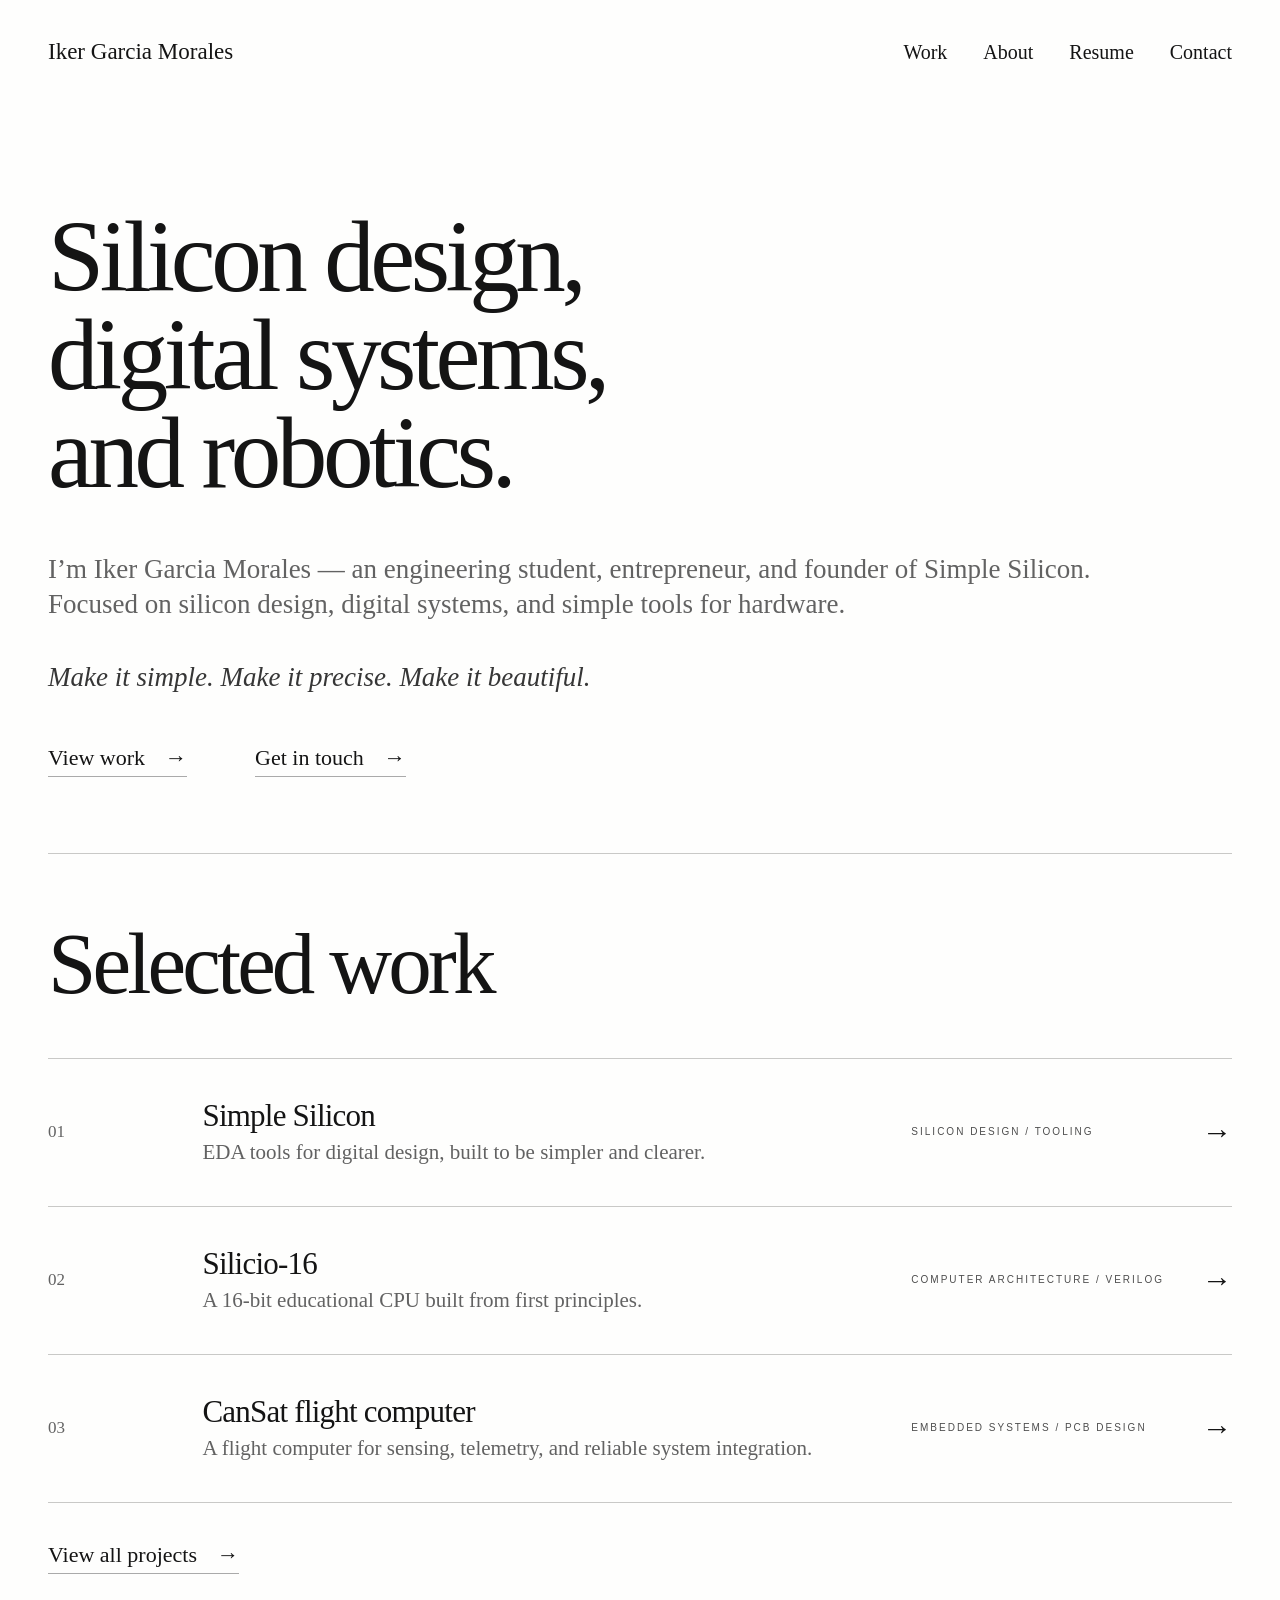
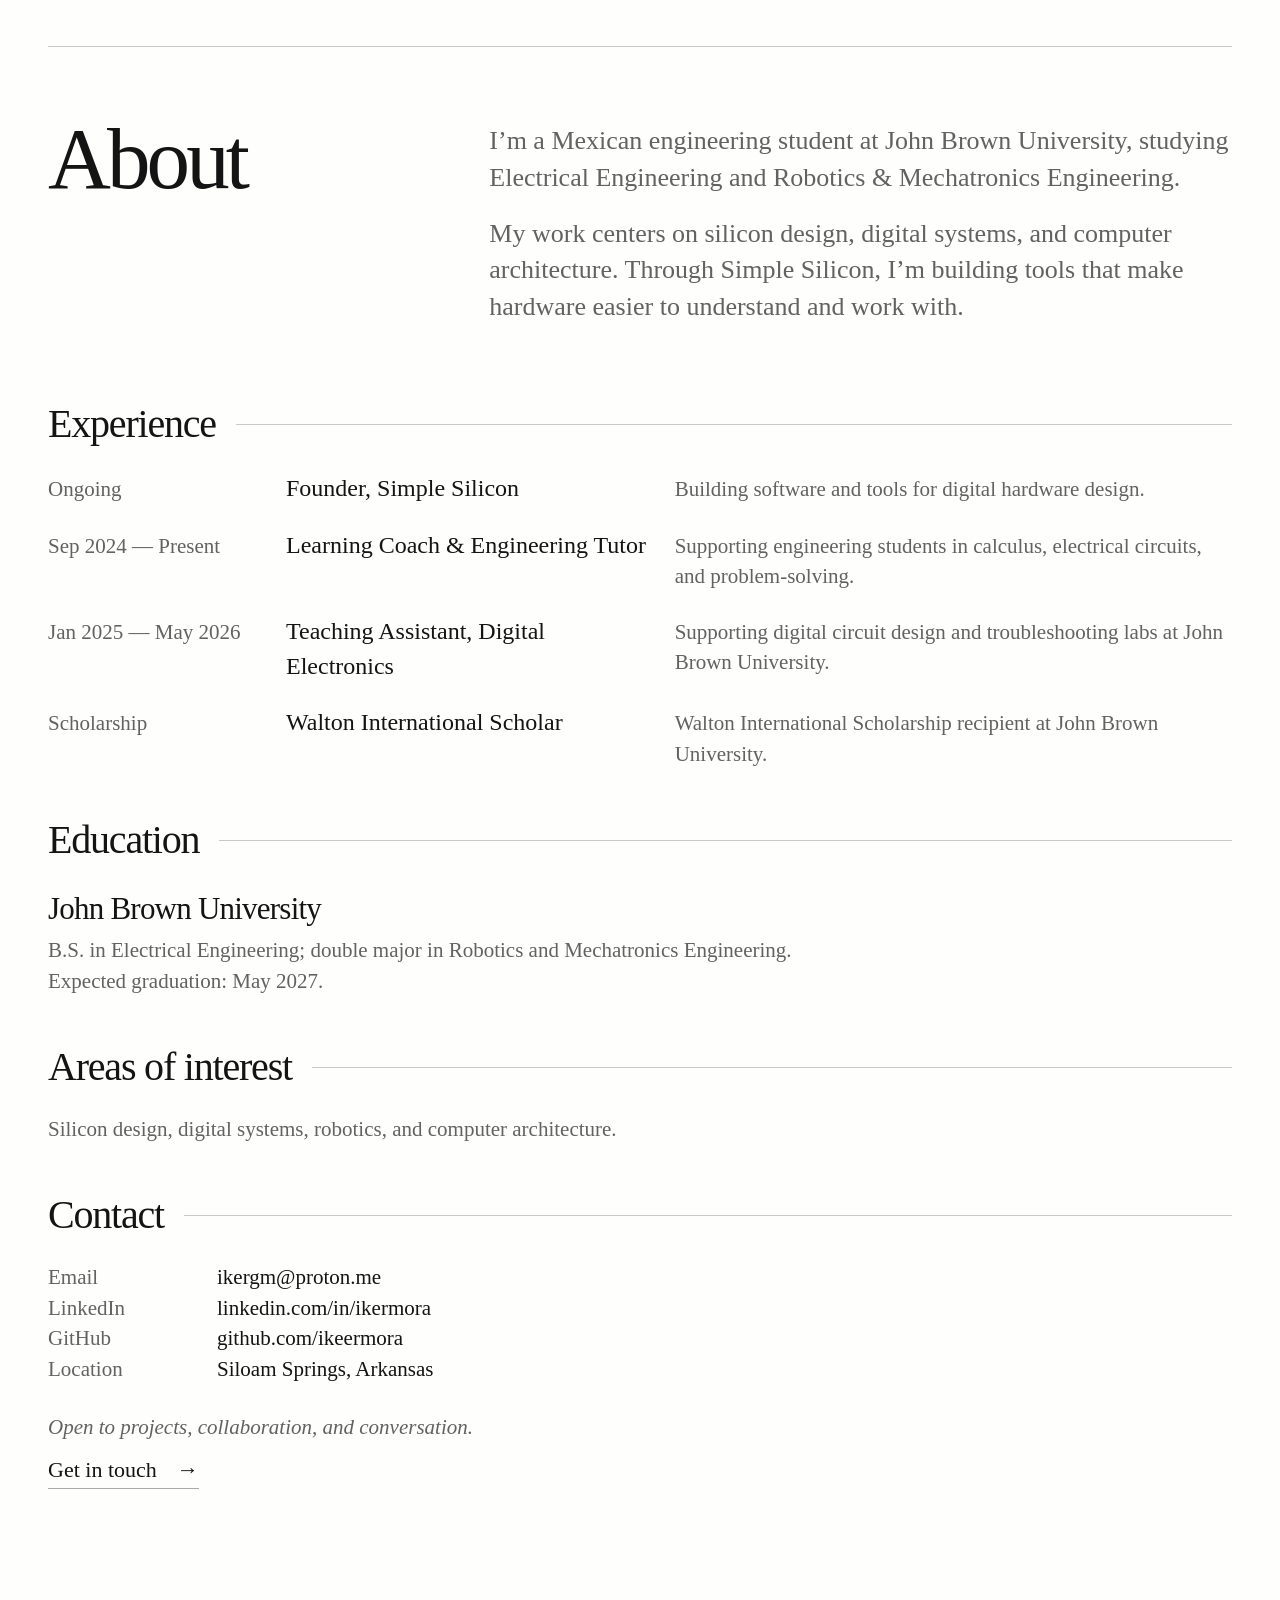
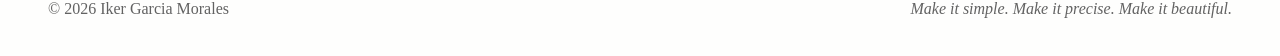
==== index.html @ 311fda61 "Portada update" ====
<!DOCTYPE html>

<html lang="en"><head>
<meta charset="utf-8"/><meta content="width=device-width, initial-scale=1" name="viewport"/>
<title>Silicon design, digital systems, and robotics | Iker Garcia Morales</title>
<meta content="Iker Garcia Morales is an engineering student, entrepreneur, and founder of Simple Silicon. Selected work in silicon design, digital systems, and robotics." name="description"/>
<link href="https://ikermora.com/" rel="canonical"/>
<meta content="website" property="og:type"/><meta content="Silicon design, digital systems, and robotics | Iker Garcia Morales" property="og:title"/>
<meta content="Iker Garcia Morales is an engineering student, entrepreneur, and founder of Simple Silicon. Selected work in silicon design, digital systems, and robotics." property="og:description"/><meta content="https://ikermora.com/" property="og:url"/>
<meta content="https://ikermora.com/assets/social-preview.png" property="og:image"/><meta content="Silicon design, digital systems, and robotics. Iker Garcia Morales." property="og:image:alt"/>
<meta content="summary_large_image" name="twitter:card"/>
<link href="assets/favicon-wafer.png" rel="icon" type="image/png"/><link href="assets/favicon-wafer.png" rel="apple-touch-icon"/>
<link href="styles.css?v=50" rel="stylesheet"/>
<script defer="" src="analytics-config.js?v=1"></script><script defer="" src="analytics.js?v=1"></script>
</head><body>
<a class="skip-link" href="#main">Skip to content</a>
<header class="site-header shell"><a class="brand" href="./">Iker Garcia Morales</a><nav aria-label="Primary navigation"><a href="#work">Work</a><a href="#about">About</a><a aria-label="Resume (PDF, opens in a new tab)" href="files/Iker%27s%20Resume.pdf" rel="noopener" target="_blank">Resume</a><a href="#contact">Contact</a></nav></header>
<main class="shell" id="main"><section aria-labelledby="hero-title" class="hero"><h1 id="hero-title">Silicon design,<br/>digital systems,<br/>and robotics.</h1><p class="hero-intro">I’m Iker Garcia Morales — an engineering student, entrepreneur, and founder of Simple Silicon.<br class="desktop-break"/> Focused on silicon design, digital systems, and simple tools for hardware.</p><p class="principle">Make it simple. Make it precise. Make it beautiful.</p><div class="hero-actions"><a class="text-link" href="#work">View work <span aria-hidden="true">→</span></a><a class="text-link" href="#contact">Get in touch <span aria-hidden="true">→</span></a></div></section>
<section class="work-section" id="work"><h2 class="display-heading">Selected work</h2><div class="project-index"><a class="project-row" href="projects/simple-silicon.html"><span class="project-number">01</span><div class="project-label"><h3>Simple Silicon</h3><p>EDA tools for digital design, built to be simpler and clearer.</p></div><span class="project-meta">Silicon design / Tooling</span><span aria-hidden="true" class="row-arrow">→</span></a><a class="project-row" href="projects/silicio-16.html"><span class="project-number">02</span><div class="project-label"><h3>Silicio-16</h3><p>A 16-bit educational CPU built from first principles.</p></div><span class="project-meta">Computer architecture / Verilog</span><span aria-hidden="true" class="row-arrow">→</span></a><a class="project-row" href="projects/cansat-flight-computer.html"><span class="project-number">03</span><div class="project-label"><h3>CanSat flight computer</h3><p>A flight computer for sensing, telemetry, and reliable system integration.</p></div><span class="project-meta">Embedded systems / PCB design</span><span aria-hidden="true" class="row-arrow">→</span></a></div><a class="text-link" href="projects/index.html">View all projects <span aria-hidden="true">→</span></a></section>
<section class="about-section" id="about"><h2 class="display-heading">About</h2><div class="about-copy"><p>I’m a Mexican engineering student at John Brown University, studying Electrical Engineering and Robotics &amp; Mechatronics Engineering.</p><p>My work centers on silicon design, digital systems, and computer architecture. Through Simple Silicon, I’m building tools that make hardware easier to understand and work with.</p></div></section>
<section aria-labelledby="experience-title" class="document-section"><h2 class="rule-heading" id="experience-title">Experience</h2><div class="experience-list">
<div class="experience-row"><p class="date">Ongoing</p><h3>Founder, Simple Silicon</h3><p>Building software and tools for digital hardware design.</p></div>
<div class="experience-row"><p class="date">Sep 2024 — Present</p><h3>Learning Coach &amp; Engineering Tutor</h3><p>Supporting engineering students in calculus, electrical circuits, and problem-solving.</p></div>
<div class="experience-row"><p class="date">Jan 2025 — May 2026</p><h3>Teaching Assistant, Digital Electronics</h3><p>Supporting digital circuit design and troubleshooting labs at John Brown University.</p></div>
<div class="experience-row"><p class="date">Scholarship</p><h3>Walton International Scholar</h3><p>Walton International Scholarship recipient at John Brown University.</p></div></div></section>
<section aria-labelledby="education-title" class="document-section"><h2 class="rule-heading" id="education-title">Education</h2><h3>John Brown University</h3><p>B.S. in Electrical Engineering; double major in Robotics and Mechatronics Engineering.<br/>Expected graduation: May 2027.</p></section>
<section aria-labelledby="interests-title" class="document-section"><h2 class="rule-heading" id="interests-title">Areas of interest</h2><p>Silicon design, digital systems, robotics, and computer architecture.</p></section>
<section class="document-section contact-section" id="contact"><h2 class="rule-heading">Contact</h2><dl class="contact-list"><div><dt>Email</dt><dd><a href="mailto:ikergm@proton.me">ikergm@proton.me</a></dd></div><div><dt>LinkedIn</dt><dd><a href="https://www.linkedin.com/in/ikermora/">linkedin.com/in/ikermora</a></dd></div><div><dt>GitHub</dt><dd><a href="https://github.com/ikeermora">github.com/ikeermora</a></dd></div><div><dt>Location</dt><dd>Siloam Springs, Arkansas</dd></div></dl><p class="availability">Open to projects, collaboration, and conversation.</p><a class="text-link" href="mailto:ikergm@proton.me">Get in touch <span aria-hidden="true">→</span></a></section></main>
<footer class="site-footer shell"><span>© 2026 Iker Garcia Morales</span><a href="./">Make it simple. Make it precise. Make it beautiful.</a></footer>
</body></html>
---- styles.css ----
/* A quiet document: one serif, a neutral palette, and a consistent ruled grid. */
:root{color-scheme:light;--paper:#fefefd;--ink:#141414;--muted:#626262;--rule:#c9c9c7;--serif:"Times New Roman",Times,serif;--gutter:48px}
*{box-sizing:border-box}html{scroll-behavior:smooth;scroll-padding-top:32px}body{margin:0;background:var(--paper);color:var(--ink);font-family:var(--serif);font-size:21px;line-height:1.45;-webkit-font-smoothing:antialiased}a{color:inherit;text-decoration:none}a:hover{color:#555}button,input{font:inherit}button,a,input,summary{-webkit-tap-highlight-color:transparent}a:focus-visible,button:focus-visible,input:focus-visible,summary:focus-visible{outline:2px solid var(--ink);outline-offset:6px}::selection{background:#dededb;color:#111}.shell{width:100%;max-width:1536px;margin-inline:auto;padding-inline:var(--gutter)}h1,h2,h3,h4,p,figure,dl{margin:0}h1,h2,h3,h4,strong{font-weight:400}p{color:var(--muted)}p+p{margin-top:20px}img{display:block;max-width:100%;height:auto}button,summary{cursor:pointer}button{background:transparent;border:1px solid var(--rule);color:var(--ink);padding:9px 17px}button:hover{background:#f0f0ed}button:disabled{opacity:.45;cursor:default}.skip-link{position:fixed;top:12px;left:20px;z-index:10;background:var(--paper);padding:10px;transform:translateY(-160%)}.skip-link:focus{transform:none}
.site-header{display:flex;align-items:center;justify-content:space-between;gap:32px;min-height:104px}.brand{font-size:23px;white-space:nowrap}.site-header nav{display:flex;gap:36px;font-size:20px}.site-header nav a{position:relative;padding-block:5px}.site-header nav a:after{content:"";position:absolute;inset:auto 0 2px;height:1px;background:currentColor;transform:scaleX(0);transform-origin:left;transition:transform .18s}.site-header nav a:hover:after,.site-header nav a:focus-visible:after{transform:scaleX(1)}
.hero{padding-block:104px 76px;border-bottom:1px solid var(--rule)}.hero h1{font-size:clamp(66px,7.9vw,120px);line-height:.97;letter-spacing:-.044em;margin-bottom:50px}.hero-intro{font-size:27px;line-height:1.3;max-width:1130px}.principle{font-style:italic;font-size:27px;color:#363636;margin-top:36px}.hero-actions{display:flex;flex-wrap:wrap;gap:30px 68px;margin-top:46px}.text-link{display:inline-flex;align-items:baseline;gap:20px;border-bottom:1px solid #aaa;padding-bottom:4px;font-size:22px;line-height:1.3}.text-link span,.row-arrow{display:inline-block;transition:transform .18s}.text-link:hover span,.project-row:hover .row-arrow{transform:translateX(4px)}
.work-section{padding-top:64px;padding-bottom:72px;border-bottom:1px solid var(--rule)}.display-heading{font-size:clamp(58px,6.8vw,100px);line-height:1.05;letter-spacing:-.045em;margin-bottom:48px}.project-index{border-top:1px solid var(--rule)}.project-row{display:grid;grid-template-columns: minmax(66px,.65fr) minmax(0,3.5fr) minmax(200px,1.35fr) 30px;align-items:center;column-gap:28px;min-height:148px;border-bottom:1px solid var(--rule);padding:30px 0;transition:background .18s}.project-row:hover{background:#f7f7f4;color:var(--ink)}.project-number{font-size:17px;color:var(--muted);font-variant-numeric:tabular-nums}.project-label h3{font-size:31px;letter-spacing:-.025em;line-height:1.2}.project-label p{font-size:21px;line-height:1.35;margin-top:4px}.project-meta{font-family:Arial,Helvetica,sans-serif;font-size:10px;line-height:1.6;letter-spacing:2px;text-transform:uppercase;color:#4e4e4e}.row-arrow{font-size:30px;text-align:right}.work-section>.text-link{margin-top:38px}.about-section{display:grid;grid-template-columns:1fr 2fr;gap:70px;padding-block:66px 76px}.about-copy{max-width:780px;padding-top:10px;font-size:26px;line-height:1.4}.document-section{margin-bottom:48px}.rule-heading{display:flex;align-items:center;gap:20px;font-size:40px;letter-spacing:-.03em;line-height:1.15;margin-bottom:24px}.rule-heading:after{content:"";height:1px;flex:1;background:var(--rule)}.experience-list{display:grid;gap:22px}.experience-row{display:grid;grid-template-columns:210px minmax(250px,1.1fr) minmax(0,1.7fr);gap:28px;align-items:baseline}.experience-row h3{font-size:24px}.experience-row p{font-size:21px}.document-section>h3{font-size:31px;letter-spacing:-.025em;margin-bottom:3px}.contact-list>div{display:grid;grid-template-columns:145px 1fr;gap:24px}.contact-list dt{color:var(--muted)}dd{margin:0}.contact-list a:hover{text-decoration:underline;text-underline-offset:4px}.availability{font-style:italic;margin:28px 0 12px}.contact-section{margin-bottom:80px}.site-footer{display:flex;justify-content:space-between;gap:24px;padding-top:28px;padding-bottom:36px;color:var(--muted);font-size:16px}.site-footer:before{display:none}.site-footer a{font-style:italic}.reading-width{max-width:780px}
/* Project and writing pages share the same document shell. */
.page-hero{padding-block:100px 58px}.page-hero h1{font-size:clamp(64px,7.5vw,112px);letter-spacing:-.045em;line-height:1.02;max-width:1100px}.page-hero .hero-intro{margin-top:26px;max-width:1000px}.eyebrow{font-family:Arial,Helvetica,sans-serif;font-size:11px;letter-spacing:2px;text-transform:uppercase;margin-bottom:24px}.project-links{display:flex;flex-wrap:wrap;gap:20px 40px;margin-top:30px}.project-byline{display:flex;flex-wrap:wrap;gap:36px 80px;margin-top:50px}.project-byline dt{font-size:17px;color:var(--muted);margin-bottom:5px}.lead-figure{margin-bottom:76px}.lead-figure img{width:100%;max-height:700px;object-fit:contain;background:#f3f3f0}.lead-figure:not(.product-figure) img{padding:24px}.lead-figure figcaption,figcaption{font-size:17px;color:var(--muted);margin-top:12px}.case-section{display:grid;grid-template-columns:1fr 2fr;gap:64px;padding-block:38px 48px;border-top:1px solid var(--rule)}.case-section>h2{font-size:37px;letter-spacing:-.025em;line-height:1.1}.case-section>div{min-width:0}.case-section p{max-width:820px}.case-section ul,.case-section ol{padding-left:24px;color:var(--muted)}.case-section li+li{margin-top:6px}details{border-bottom:1px solid var(--rule)}details:first-child{border-top:1px solid var(--rule)}summary{padding:18px 32px 18px 0;font-size:25px;position:relative;list-style:none}summary::-webkit-details-marker{display:none}summary:after{content:"+";position:absolute;right:4px;top:18px;color:var(--muted)}details[open]>summary:after{content:"−"}.detail-copy{padding:4px 0 30px}.detail-copy img{margin-top:24px;object-fit:contain;max-height:660px;width:100%}.detail-copy h3{font-size:26px;margin-block:20px 12px}pre{font-family:monospace;font-size:14px;white-space:pre-wrap;overflow-wrap:anywhere;padding:22px;background:#f3f3f0}.project-facts dl>div{display:grid;grid-template-columns:150px 1fr;gap:24px;margin-bottom:20px}.project-facts dt{color:var(--muted)}.project-facts a{border-bottom:1px solid var(--rule);overflow-wrap:anywhere}.gallery-section{margin-block:36px 70px}.project-gallery{display:grid;grid-template-columns:1fr 1fr;gap:40px}.project-gallery img{width:100%;height:400px;object-fit:contain;background:#f3f3f0}.project-gallery-more{display:contents}.project-gallery figure{min-width:0}.product-workflow{display:flex;justify-content:space-between;gap:12px;padding-block:26px;margin-top:28px;border-block:1px solid var(--rule);font-size:24px}.silicio-spec-grid,.silicio-roadmap-grid{display:grid;grid-template-columns:1fr 1fr;gap:18px;margin-bottom:32px}.silicio-spec-grid>div,.silicio-roadmap-grid>div{display:flex;flex-direction:column}.silicio-spec-grid span,.silicio-roadmap-grid span{color:var(--muted);font-size:17px}.silicio-datapath-figure{margin-bottom:32px}.status-badge{font-size:15px;color:var(--muted)}.back-link{border-top:1px solid var(--rule);padding:30px 0 60px}.essay-body{max-width:850px;margin-left:auto;padding-bottom:80px}.essay-entry{padding:28px 0;border-top:1px solid var(--rule)}.essay-entry h2{font-size:32px;line-height:1.2;margin-bottom:18px}
/* Optional demonstrations: monochrome controls, readable outputs, no decorative chrome. */
.interactive-demo{padding-block:40px 64px;border-top:1px solid var(--rule)}.interactive-demo h2{font-size:40px;letter-spacing:-.03em}.interactive-demo h3{font-size:25px}.section-heading{margin-bottom:30px}.section-heading p{max-width:850px;margin-top:12px}.bit-controls,.logic-flow,.mips-demo,.cutoff-demo{display:flex;flex-wrap:wrap;gap:36px}.bit-controls>div{min-width:240px}.bit-row{display:flex;gap:5px;margin-top:12px}.bit-toggle{font-family:monospace;padding:8px 10px;font-size:17px}.bit-toggle[aria-pressed=true]{background:#222;color:white}.logic-flow{margin-top:32px;align-items:center}.logic-node{display:flex;flex-direction:column;gap:10px}.logic-node strong{font-family:monospace;font-size:25px}.logic-wire{height:1px;width:60px;background:var(--rule)}.threshold-control{display:flex;flex-direction:column;gap:10px}.threshold-control input{width:200px}input[type=range]{accent-color:#222;max-width:100%}.mips-program{flex:1;min-width:260px}.mips-stage{flex:2;min-width:280px}.mips-instruction-list{padding-left:28px;font-family:monospace;font-size:17px;line-height:2}.is-current,.is-active,.is-written{background:#e8e8e4;color:#111}.mips-stage-top,.register-grid,.telemetry-grid{display:grid;grid-template-columns:repeat(3,minmax(0,1fr));gap:22px}.mips-stage-top span,.telemetry-card>span{display:block;color:var(--muted);font-size:17px}.mips-stage-top strong,.telemetry-card strong{font-size:23px}.mips-datapath{display:flex;flex-wrap:wrap;align-items:center;gap:12px;padding-block:24px;font-size:17px}.register-file{margin-block:20px}.register-grid{grid-template-columns:repeat(4,minmax(0,1fr));margin-top:15px}.register-grid>div{display:flex;justify-content:space-between;gap:10px;border-bottom:1px solid var(--rule);padding:9px}.register-grid strong{font-family:monospace}.mips-controls,.auto-controls,.mission-actions{display:flex;flex-wrap:wrap;gap:14px;margin-top:24px}.mips-note{margin-block:20px}.cutoff-demo>div{flex:1;min-width:240px}.voltage-panel{display:flex;flex-direction:column;gap:16px}.voltage-panel>strong{font-size:36px}.circuit-visual{display:flex;align-items:center;justify-content:center;gap:16px}.battery-shell{width:60px;height:110px;border:1px solid #555;position:relative}.battery-fill{position:absolute;bottom:0;width:100%;background:#deded8}.battery-shell>span{position:relative;font-size:16px;display:block;padding-top:42px;text-align:center}.circuit-path{display:flex;align-items:center}.circuit-path>span{width:25px;height:1px;background:#555}.relay-switch{transform:rotate(-25deg);transform-origin:left}.is-connected .relay-switch{transform:none}.bulb{width:32px;height:32px;border:1px solid #555;border-radius:50%}.is-connected .bulb{background:#777}.status-card dl>div{display:flex;justify-content:space-between;gap:15px;margin-bottom:10px}.status-card p{font-size:18px;margin-top:20px}.mission-demo{display:grid;grid-template-columns:1fr 1fr;gap:40px}.mission-panel p{max-width:520px;margin-top:14px}.mission-visual{height:260px;position:relative;border-block:1px solid var(--rule)}.drone-line{font-size:16px;color:var(--muted);padding:8px}.altitude-track{position:absolute;inset:34px auto 10px 12px;display:flex;flex-direction:column;justify-content:space-between;font-size:14px;color:var(--muted)}.cansat-marker{position:absolute;left:55%;top:var(--cansat-y,88%)}.cansat-body{display:block;width:16px;height:22px;background:#444}.telemetry-grid{grid-column:1/-1;grid-template-columns:repeat(4,minmax(0,1fr))}.telemetry-card{border-top:1px solid var(--rule);padding-top:12px}.demo-label{font-size:17px;color:var(--muted)}
@media(min-width:1600px){.hero{padding-top:120px}}
@media(max-width:1100px){:root{--gutter:36px}.desktop-break{display:none}.hero h1{font-size:clamp(70px,9vw,105px)}.project-row{grid-template-columns:50px minmax(0,1fr) 210px 28px;gap:20px}.project-label h3{font-size:28px}.project-meta{font-size:9px;letter-spacing:1.5px}.experience-row{grid-template-columns:175px 1fr 1.2fr;gap:20px}.experience-row h3{font-size:22px}.experience-row p{font-size:19px}.about-section,.case-section{gap:40px}.hero-intro{font-size:25px}}
@media(max-width:760px){:root{--gutter:24px}body{font-size:19px}.site-header{align-items:flex-start;flex-direction:column;gap:17px;padding-top:26px;padding-bottom:15px;min-height:0}.brand{font-size:22px}.site-header nav{gap:28px;font-size:18px}.hero{padding-top:67px;padding-bottom:52px}.hero h1{font-size:clamp(48px,10.5vw,80px);line-height:1.02;letter-spacing:-.045em;margin-bottom:32px}.hero-intro{font-size:22px;line-height:1.4}.principle{font-size:22px;margin-top:26px;max-width:310px}.hero-actions{gap:26px 36px;margin-top:32px}.text-link{font-size:20px;gap:15px}.work-section{padding-block:42px 46px}.display-heading{font-size:58px;margin-bottom:32px}.project-row{grid-template-columns:30px minmax(0,1fr) 22px;gap:10px 16px;padding-block:25px;min-height:0}.project-number{align-self:start;padding-top:5px;font-size:15px}.project-label h3{font-size:27px}.project-label p{font-size:19px}.project-meta{grid-column:2;grid-row:2;font-size:9px;letter-spacing:1.5px}.row-arrow{grid-column:3;grid-row:1;font-size:26px}.about-section{display:block;padding-block:44px 52px}.about-section .display-heading{margin-bottom:24px}.about-copy{font-size:23px;padding:0}.document-section{margin-bottom:38px}.rule-heading{font-size:33px;gap:16px;margin-bottom:22px}.experience-list{gap:28px}.experience-row{grid-template-columns:1fr;gap:5px}.experience-row .date{font-size:17px}.experience-row h3{font-size:24px}.experience-row p+p{margin-top:0}.document-section>h3{font-size:27px}.contact-list>div{grid-template-columns:80px minmax(0,1fr);gap:12px;margin-bottom:4px}.contact-list dd{overflow-wrap:anywhere}.contact-section{margin-bottom:50px}.site-footer{font-size:14px;flex-direction:column;gap:10px;padding-bottom:26px}.page-hero{padding-block:60px 40px}.page-hero h1{font-size:clamp(48px,10.8vw,76px);overflow-wrap:anywhere}.page-hero .hero-intro{margin-top:20px}.project-links{gap:20px 28px}.project-byline{gap:24px 40px;margin-top:34px;font-size:19px}.lead-figure{margin-bottom:44px}.lead-figure:not(.product-figure) img{padding:12px}.case-section{grid-template-columns:1fr;gap:24px;padding-block:28px 38px}.case-section>h2{font-size:32px}.case-section p{font-size:20px}.project-gallery{grid-template-columns:1fr;gap:32px}.project-gallery img{height:auto;max-height:500px}.project-facts dl>div{grid-template-columns:1fr;gap:4px}summary{font-size:23px}.product-workflow{font-size:20px}.essay-body{padding-bottom:40px}.essay-entry h2{font-size:29px}.interactive-demo h2{font-size:34px}.mission-demo{grid-template-columns:1fr}.telemetry-grid{grid-template-columns:repeat(2,minmax(0,1fr))}.mips-stage-top{grid-template-columns:1fr}.mips-stage{min-width:0;width:100%}.bit-controls,.logic-flow{gap:24px}.logic-wire{width:20px}.logic-node strong{font-size:20px}.silicio-spec-grid,.silicio-roadmap-grid{grid-template-columns:1fr 1fr;font-size:18px}}
@media(prefers-reduced-motion:reduce){html{scroll-behavior:auto}*,*:before,*:after{transition:none!important;animation:none!important}}

/* Project demo refinements */
.mips-datapath .mips-stage{flex:0 1 auto;min-width:0;overflow-wrap:anywhere}
.mips-status-grid{display:grid;grid-template-columns:repeat(3,minmax(0,1fr));gap:22px}
.mips-status-grid span{display:block;color:var(--muted);font-size:17px}
.mips-status-grid strong{font-size:22px;overflow-wrap:anywhere}
.mips-register-grid{display:grid;grid-template-columns:repeat(4,minmax(0,1fr));gap:22px;margin-top:15px}
.mips-register-grid>div{display:flex;justify-content:space-between;gap:10px;border-bottom:1px solid var(--rule);padding:9px}
.mips-register-grid strong{font-family:monospace}
.mips-demo-actions{display:flex;flex-wrap:wrap;gap:14px;margin-top:24px}
.silicio-datapath-figure{margin:30px 0}
.silicio-datapath-figure img{width:100%;max-height:700px;object-fit:contain;background:#f3f3f0}
.case-roadmap>div{display:grid;grid-template-columns:minmax(0,1fr) auto;gap:24px;padding:10px 0;border-bottom:1px solid var(--rule)}
.case-roadmap span{color:var(--muted)}
.case-roadmap strong{font-size:17px}
.case-roadmap .is-current{background:#f1f1ee;padding-inline:10px}
@media(max-width:760px){.mips-status-grid{grid-template-columns:1fr}.mips-datapath{gap:8px}.mips-datapath .mips-stage{width:auto;max-width:100%;font-size:14px}.mips-register-grid{grid-template-columns:repeat(2,minmax(0,1fr));gap:12px}}
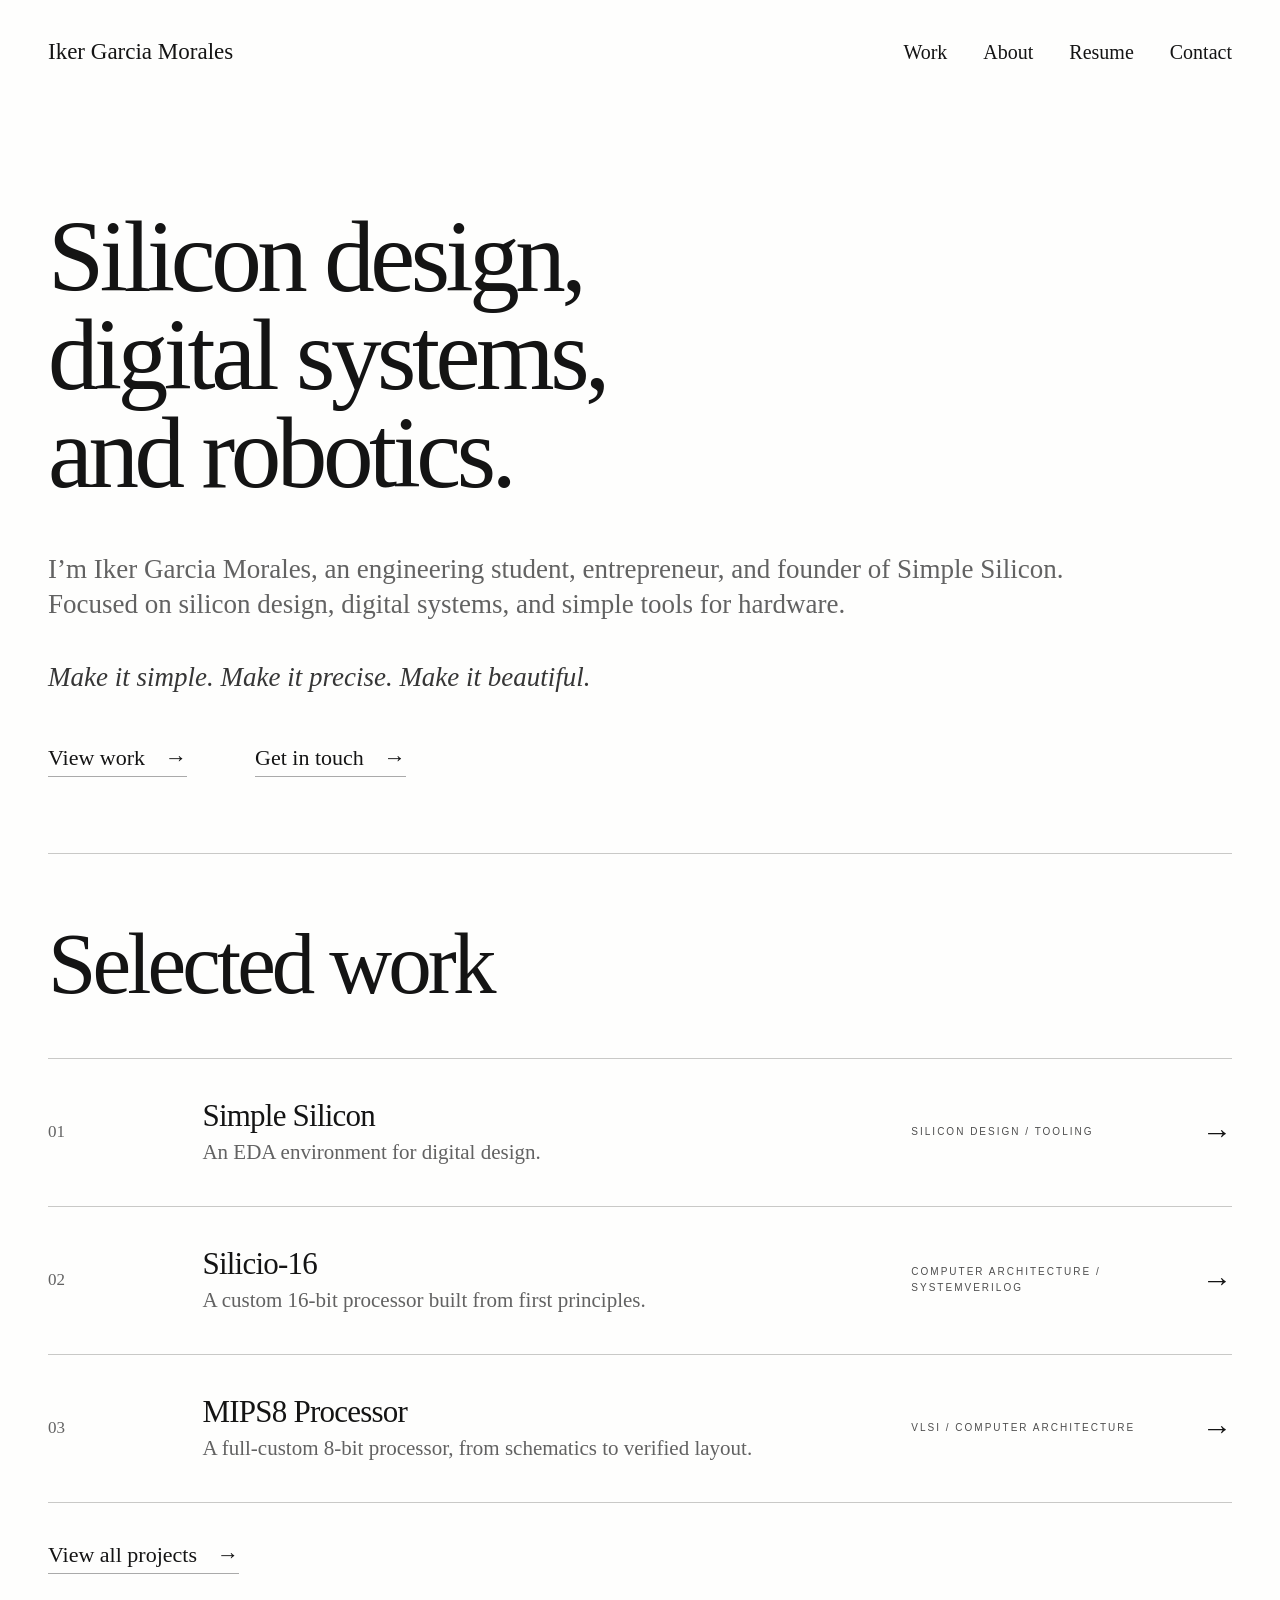
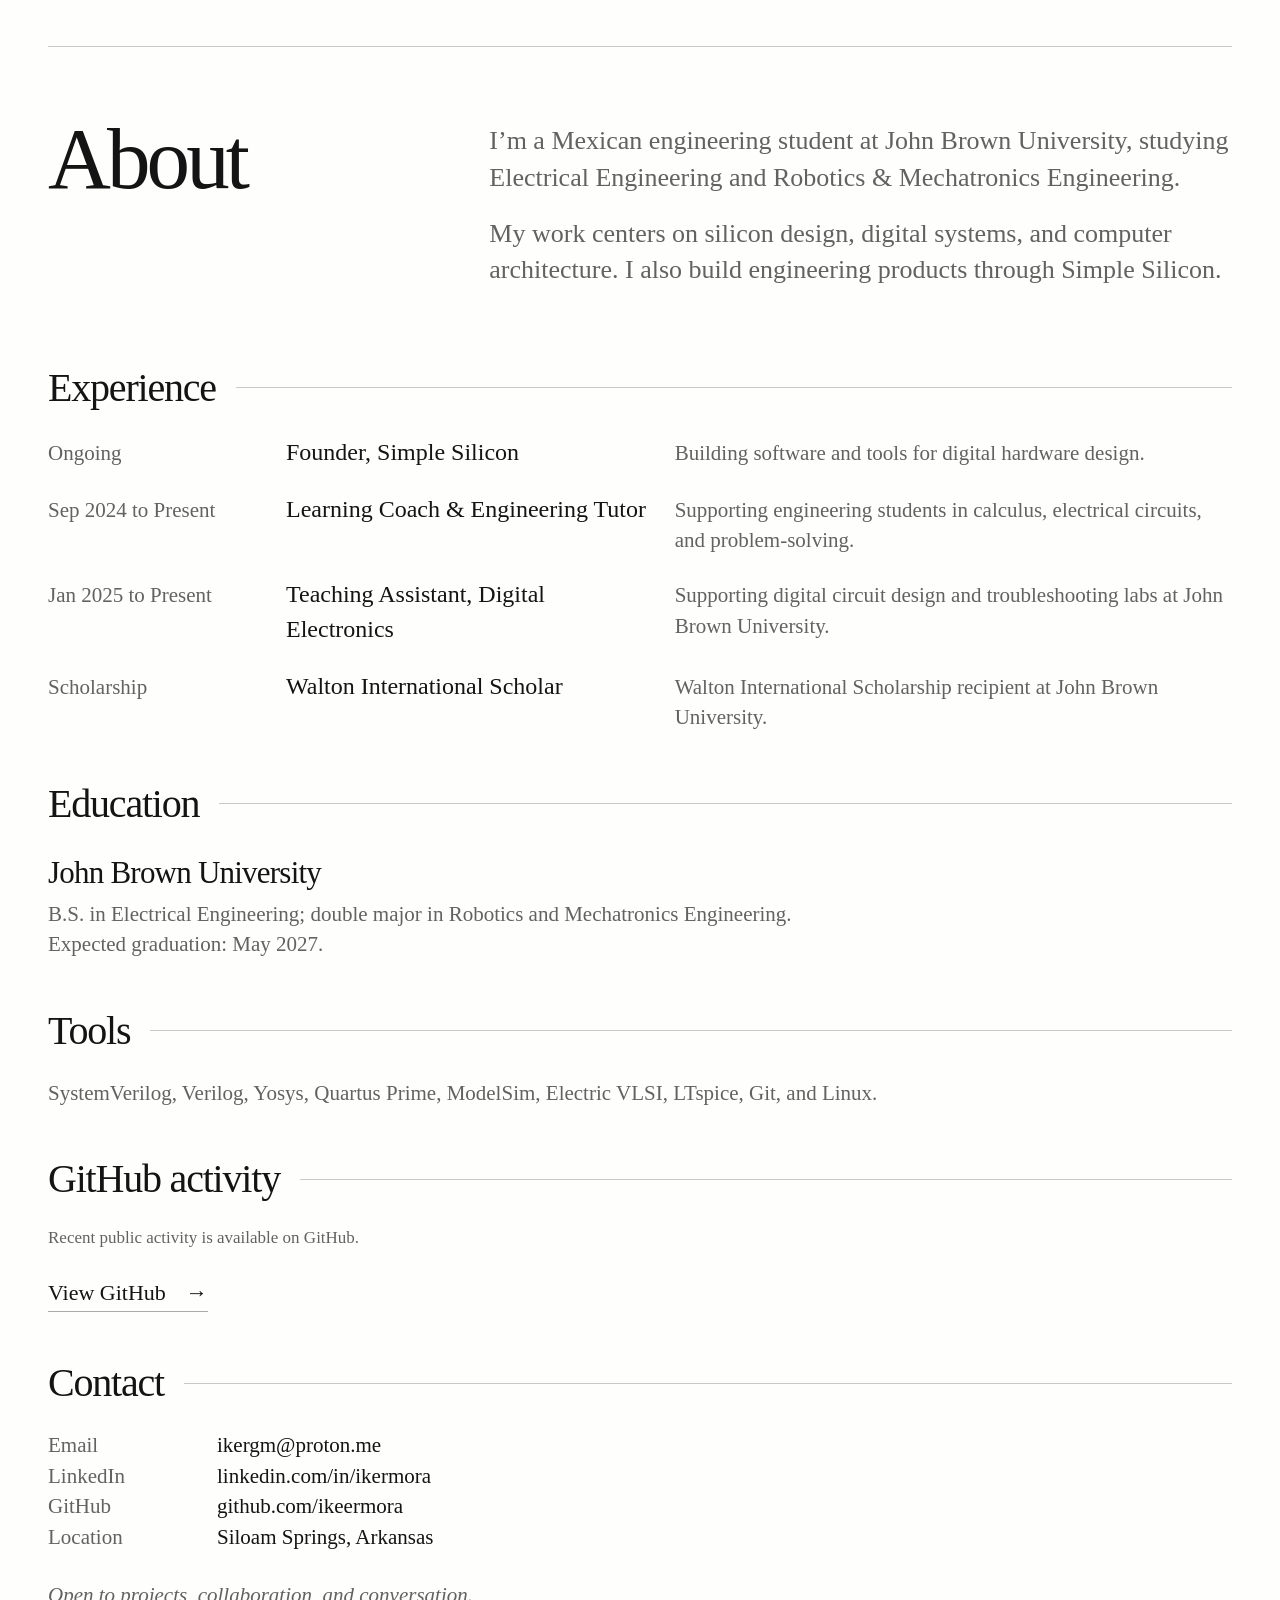
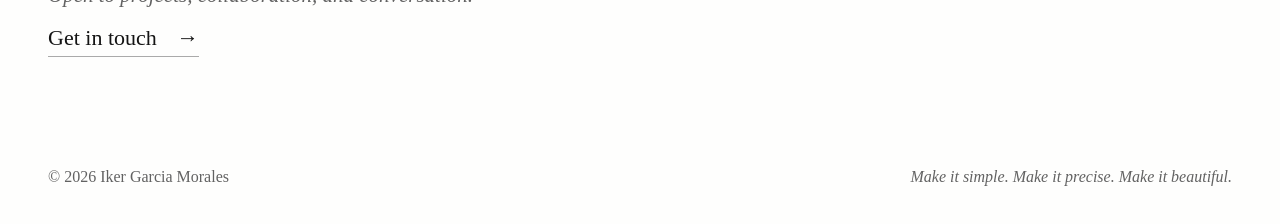
==== commit 2c6cc019: "Update" ====
--- a/index.html
+++ b/index.html
@@ -10,21 +10,22 @@
 <meta content="https://ikermora.com/assets/social-preview.png" property="og:image"/><meta content="Silicon design, digital systems, and robotics. Iker Garcia Morales." property="og:image:alt"/>
 <meta content="summary_large_image" name="twitter:card"/>
 <link href="assets/favicon-wafer.png" rel="icon" type="image/png"/><link href="assets/favicon-wafer.png" rel="apple-touch-icon"/>
-<link href="styles.css?v=50" rel="stylesheet"/>
+<link href="styles.css?v=51" rel="stylesheet"/>
 <script defer="" src="analytics-config.js?v=1"></script><script defer="" src="analytics.js?v=1"></script>
 </head><body>
-<a class="skip-link" href="#main">Skip to content</a>
-<header class="site-header shell"><a class="brand" href="./">Iker Garcia Morales</a><nav aria-label="Primary navigation"><a href="#work">Work</a><a href="#about">About</a><a aria-label="Resume (PDF, opens in a new tab)" href="files/Iker%27s%20Resume.pdf" rel="noopener" target="_blank">Resume</a><a href="#contact">Contact</a></nav></header>
-<main class="shell" id="main"><section aria-labelledby="hero-title" class="hero"><h1 id="hero-title">Silicon design,<br/>digital systems,<br/>and robotics.</h1><p class="hero-intro">I’m Iker Garcia Morales — an engineering student, entrepreneur, and founder of Simple Silicon.<br class="desktop-break"/> Focused on silicon design, digital systems, and simple tools for hardware.</p><p class="principle">Make it simple. Make it precise. Make it beautiful.</p><div class="hero-actions"><a class="text-link" href="#work">View work <span aria-hidden="true">→</span></a><a class="text-link" href="#contact">Get in touch <span aria-hidden="true">→</span></a></div></section>
-<section class="work-section" id="work"><h2 class="display-heading">Selected work</h2><div class="project-index"><a class="project-row" href="projects/simple-silicon.html"><span class="project-number">01</span><div class="project-label"><h3>Simple Silicon</h3><p>EDA tools for digital design, built to be simpler and clearer.</p></div><span class="project-meta">Silicon design / Tooling</span><span aria-hidden="true" class="row-arrow">→</span></a><a class="project-row" href="projects/silicio-16.html"><span class="project-number">02</span><div class="project-label"><h3>Silicio-16</h3><p>A 16-bit educational CPU built from first principles.</p></div><span class="project-meta">Computer architecture / Verilog</span><span aria-hidden="true" class="row-arrow">→</span></a><a class="project-row" href="projects/cansat-flight-computer.html"><span class="project-number">03</span><div class="project-label"><h3>CanSat flight computer</h3><p>A flight computer for sensing, telemetry, and reliable system integration.</p></div><span class="project-meta">Embedded systems / PCB design</span><span aria-hidden="true" class="row-arrow">→</span></a></div><a class="text-link" href="projects/index.html">View all projects <span aria-hidden="true">→</span></a></section>
-<section class="about-section" id="about"><h2 class="display-heading">About</h2><div class="about-copy"><p>I’m a Mexican engineering student at John Brown University, studying Electrical Engineering and Robotics &amp; Mechatronics Engineering.</p><p>My work centers on silicon design, digital systems, and computer architecture. Through Simple Silicon, I’m building tools that make hardware easier to understand and work with.</p></div></section>
+<a class="skip-link" href="?section=main">Skip to content</a>
+<header class="site-header shell"><a class="brand" href="./">Iker Garcia Morales</a><nav aria-label="Primary navigation"><a href="?section=work">Work</a><a href="?section=about">About</a><a aria-label="Resume (PDF, opens in a new tab)" href="files/Iker%27s%20Resume.pdf" rel="noopener" target="_blank">Resume</a><a href="?section=contact">Contact</a></nav></header>
+<main class="shell" id="main"><section aria-labelledby="hero-title" class="hero"><h1 id="hero-title">Silicon design,<br/>digital systems,<br/>and robotics.</h1><p class="hero-intro">I’m Iker Garcia Morales, an engineering student, entrepreneur, and founder of Simple Silicon.<br class="desktop-break"/> Focused on silicon design, digital systems, and simple tools for hardware.</p><p class="principle">Make it simple. Make it precise. Make it beautiful.</p><div class="hero-actions"><a class="text-link" href="?section=work">View work <span aria-hidden="true">→</span></a><a class="text-link" href="?section=contact">Get in touch <span aria-hidden="true">→</span></a></div></section>
+<section class="work-section" id="work"><h2 class="display-heading">Selected work</h2><div class="project-index"><a class="project-row" href="https://simplesilicon.app" rel="noopener noreferrer" target="_blank"><span class="project-number">01</span><div class="project-label"><h3>Simple Silicon</h3><p>An EDA environment for digital design.</p></div><span class="project-meta">Silicon design / Tooling</span><span aria-hidden="true" class="row-arrow">→</span></a><a class="project-row" href="projects/silicio-16.html"><span class="project-number">02</span><div class="project-label"><h3>Silicio-16</h3><p>A custom 16-bit processor built from first principles.</p></div><span class="project-meta">Computer architecture / SystemVerilog</span><span aria-hidden="true" class="row-arrow">→</span></a><a class="project-row" href="projects/mips8-processor.html"><span class="project-number">03</span><div class="project-label"><h3>MIPS8 Processor</h3><p>A full-custom 8-bit processor, from schematics to verified layout.</p></div><span class="project-meta">VLSI / Computer architecture</span><span aria-hidden="true" class="row-arrow">→</span></a></div><a class="text-link" href="projects/index.html">View all projects <span aria-hidden="true">→</span></a></section>
+<section class="about-section" id="about"><h2 class="display-heading">About</h2><div class="about-copy"><p>I’m a Mexican engineering student at John Brown University, studying Electrical Engineering and Robotics &amp; Mechatronics Engineering.</p><p>My work centers on silicon design, digital systems, and computer architecture. I also build engineering products through Simple Silicon.</p></div></section>
 <section aria-labelledby="experience-title" class="document-section"><h2 class="rule-heading" id="experience-title">Experience</h2><div class="experience-list">
 <div class="experience-row"><p class="date">Ongoing</p><h3>Founder, Simple Silicon</h3><p>Building software and tools for digital hardware design.</p></div>
-<div class="experience-row"><p class="date">Sep 2024 — Present</p><h3>Learning Coach &amp; Engineering Tutor</h3><p>Supporting engineering students in calculus, electrical circuits, and problem-solving.</p></div>
-<div class="experience-row"><p class="date">Jan 2025 — May 2026</p><h3>Teaching Assistant, Digital Electronics</h3><p>Supporting digital circuit design and troubleshooting labs at John Brown University.</p></div>
+<div class="experience-row"><p class="date">Sep 2024 to Present</p><h3>Learning Coach &amp; Engineering Tutor</h3><p>Supporting engineering students in calculus, electrical circuits, and problem-solving.</p></div>
+<div class="experience-row"><p class="date">Jan 2025 to Present</p><h3>Teaching Assistant, Digital Electronics</h3><p>Supporting digital circuit design and troubleshooting labs at John Brown University.</p></div>
 <div class="experience-row"><p class="date">Scholarship</p><h3>Walton International Scholar</h3><p>Walton International Scholarship recipient at John Brown University.</p></div></div></section>
 <section aria-labelledby="education-title" class="document-section"><h2 class="rule-heading" id="education-title">Education</h2><h3>John Brown University</h3><p>B.S. in Electrical Engineering; double major in Robotics and Mechatronics Engineering.<br/>Expected graduation: May 2027.</p></section>
-<section aria-labelledby="interests-title" class="document-section"><h2 class="rule-heading" id="interests-title">Areas of interest</h2><p>Silicon design, digital systems, robotics, and computer architecture.</p></section>
-<section class="document-section contact-section" id="contact"><h2 class="rule-heading">Contact</h2><dl class="contact-list"><div><dt>Email</dt><dd><a href="mailto:ikergm@proton.me">ikergm@proton.me</a></dd></div><div><dt>LinkedIn</dt><dd><a href="https://www.linkedin.com/in/ikermora/">linkedin.com/in/ikermora</a></dd></div><div><dt>GitHub</dt><dd><a href="https://github.com/ikeermora">github.com/ikeermora</a></dd></div><div><dt>Location</dt><dd>Siloam Springs, Arkansas</dd></div></dl><p class="availability">Open to projects, collaboration, and conversation.</p><a class="text-link" href="mailto:ikergm@proton.me">Get in touch <span aria-hidden="true">→</span></a></section></main>
+<section aria-labelledby="tools-title" class="document-section"><h2 class="rule-heading" id="tools-title">Tools</h2><p>SystemVerilog, Verilog, Yosys, Quartus Prime, ModelSim, Electric VLSI, LTspice, Git, and Linux.</p></section>
+<section aria-labelledby="github-title" class="document-section github-section"><h2 class="rule-heading" id="github-title">GitHub activity</h2><div aria-live="polite" class="github-activity" data-github-activity><p class="github-status">Loading recent public activity.</p></div><a class="text-link" href="https://github.com/ikeermora" rel="noopener noreferrer" target="_blank">View GitHub <span aria-hidden="true">→</span></a></section>
+<section class="document-section contact-section" id="contact"><h2 class="rule-heading">Contact</h2><dl class="contact-list"><div><dt>Email</dt><dd><a href="mailto:ikergm@proton.me">ikergm@proton.me</a></dd></div><div><dt>LinkedIn</dt><dd><a href="https://www.linkedin.com/in/ikermora/" rel="noopener noreferrer" target="_blank">linkedin.com/in/ikermora</a></dd></div><div><dt>GitHub</dt><dd><a href="https://github.com/ikeermora" rel="noopener noreferrer" target="_blank">github.com/ikeermora</a></dd></div><div><dt>Location</dt><dd>Siloam Springs, Arkansas</dd></div></dl><p class="availability">Open to projects, collaboration, and conversation.</p><a class="text-link" href="mailto:ikergm@proton.me">Get in touch <span aria-hidden="true">→</span></a></section></main>
 <footer class="site-footer shell"><span>© 2026 Iker Garcia Morales</span><a href="./">Make it simple. Make it precise. Make it beautiful.</a></footer>
-</body></html>+<script defer="" src="script.js?v=51"></script></body></html>
--- a/styles.css
+++ b/styles.css
@@ -5,7 +5,7 @@
 .hero{padding-block:104px 76px;border-bottom:1px solid var(--rule)}.hero h1{font-size:clamp(66px,7.9vw,120px);line-height:.97;letter-spacing:-.044em;margin-bottom:50px}.hero-intro{font-size:27px;line-height:1.3;max-width:1130px}.principle{font-style:italic;font-size:27px;color:#363636;margin-top:36px}.hero-actions{display:flex;flex-wrap:wrap;gap:30px 68px;margin-top:46px}.text-link{display:inline-flex;align-items:baseline;gap:20px;border-bottom:1px solid #aaa;padding-bottom:4px;font-size:22px;line-height:1.3}.text-link span,.row-arrow{display:inline-block;transition:transform .18s}.text-link:hover span,.project-row:hover .row-arrow{transform:translateX(4px)}
 .work-section{padding-top:64px;padding-bottom:72px;border-bottom:1px solid var(--rule)}.display-heading{font-size:clamp(58px,6.8vw,100px);line-height:1.05;letter-spacing:-.045em;margin-bottom:48px}.project-index{border-top:1px solid var(--rule)}.project-row{display:grid;grid-template-columns: minmax(66px,.65fr) minmax(0,3.5fr) minmax(200px,1.35fr) 30px;align-items:center;column-gap:28px;min-height:148px;border-bottom:1px solid var(--rule);padding:30px 0;transition:background .18s}.project-row:hover{background:#f7f7f4;color:var(--ink)}.project-number{font-size:17px;color:var(--muted);font-variant-numeric:tabular-nums}.project-label h3{font-size:31px;letter-spacing:-.025em;line-height:1.2}.project-label p{font-size:21px;line-height:1.35;margin-top:4px}.project-meta{font-family:Arial,Helvetica,sans-serif;font-size:10px;line-height:1.6;letter-spacing:2px;text-transform:uppercase;color:#4e4e4e}.row-arrow{font-size:30px;text-align:right}.work-section>.text-link{margin-top:38px}.about-section{display:grid;grid-template-columns:1fr 2fr;gap:70px;padding-block:66px 76px}.about-copy{max-width:780px;padding-top:10px;font-size:26px;line-height:1.4}.document-section{margin-bottom:48px}.rule-heading{display:flex;align-items:center;gap:20px;font-size:40px;letter-spacing:-.03em;line-height:1.15;margin-bottom:24px}.rule-heading:after{content:"";height:1px;flex:1;background:var(--rule)}.experience-list{display:grid;gap:22px}.experience-row{display:grid;grid-template-columns:210px minmax(250px,1.1fr) minmax(0,1.7fr);gap:28px;align-items:baseline}.experience-row h3{font-size:24px}.experience-row p{font-size:21px}.document-section>h3{font-size:31px;letter-spacing:-.025em;margin-bottom:3px}.contact-list>div{display:grid;grid-template-columns:145px 1fr;gap:24px}.contact-list dt{color:var(--muted)}dd{margin:0}.contact-list a:hover{text-decoration:underline;text-underline-offset:4px}.availability{font-style:italic;margin:28px 0 12px}.contact-section{margin-bottom:80px}.site-footer{display:flex;justify-content:space-between;gap:24px;padding-top:28px;padding-bottom:36px;color:var(--muted);font-size:16px}.site-footer:before{display:none}.site-footer a{font-style:italic}.reading-width{max-width:780px}
 /* Project and writing pages share the same document shell. */
-.page-hero{padding-block:100px 58px}.page-hero h1{font-size:clamp(64px,7.5vw,112px);letter-spacing:-.045em;line-height:1.02;max-width:1100px}.page-hero .hero-intro{margin-top:26px;max-width:1000px}.eyebrow{font-family:Arial,Helvetica,sans-serif;font-size:11px;letter-spacing:2px;text-transform:uppercase;margin-bottom:24px}.project-links{display:flex;flex-wrap:wrap;gap:20px 40px;margin-top:30px}.project-byline{display:flex;flex-wrap:wrap;gap:36px 80px;margin-top:50px}.project-byline dt{font-size:17px;color:var(--muted);margin-bottom:5px}.lead-figure{margin-bottom:76px}.lead-figure img{width:100%;max-height:700px;object-fit:contain;background:#f3f3f0}.lead-figure:not(.product-figure) img{padding:24px}.lead-figure figcaption,figcaption{font-size:17px;color:var(--muted);margin-top:12px}.case-section{display:grid;grid-template-columns:1fr 2fr;gap:64px;padding-block:38px 48px;border-top:1px solid var(--rule)}.case-section>h2{font-size:37px;letter-spacing:-.025em;line-height:1.1}.case-section>div{min-width:0}.case-section p{max-width:820px}.case-section ul,.case-section ol{padding-left:24px;color:var(--muted)}.case-section li+li{margin-top:6px}details{border-bottom:1px solid var(--rule)}details:first-child{border-top:1px solid var(--rule)}summary{padding:18px 32px 18px 0;font-size:25px;position:relative;list-style:none}summary::-webkit-details-marker{display:none}summary:after{content:"+";position:absolute;right:4px;top:18px;color:var(--muted)}details[open]>summary:after{content:"−"}.detail-copy{padding:4px 0 30px}.detail-copy img{margin-top:24px;object-fit:contain;max-height:660px;width:100%}.detail-copy h3{font-size:26px;margin-block:20px 12px}pre{font-family:monospace;font-size:14px;white-space:pre-wrap;overflow-wrap:anywhere;padding:22px;background:#f3f3f0}.project-facts dl>div{display:grid;grid-template-columns:150px 1fr;gap:24px;margin-bottom:20px}.project-facts dt{color:var(--muted)}.project-facts a{border-bottom:1px solid var(--rule);overflow-wrap:anywhere}.gallery-section{margin-block:36px 70px}.project-gallery{display:grid;grid-template-columns:1fr 1fr;gap:40px}.project-gallery img{width:100%;height:400px;object-fit:contain;background:#f3f3f0}.project-gallery-more{display:contents}.project-gallery figure{min-width:0}.product-workflow{display:flex;justify-content:space-between;gap:12px;padding-block:26px;margin-top:28px;border-block:1px solid var(--rule);font-size:24px}.silicio-spec-grid,.silicio-roadmap-grid{display:grid;grid-template-columns:1fr 1fr;gap:18px;margin-bottom:32px}.silicio-spec-grid>div,.silicio-roadmap-grid>div{display:flex;flex-direction:column}.silicio-spec-grid span,.silicio-roadmap-grid span{color:var(--muted);font-size:17px}.silicio-datapath-figure{margin-bottom:32px}.status-badge{font-size:15px;color:var(--muted)}.back-link{border-top:1px solid var(--rule);padding:30px 0 60px}.essay-body{max-width:850px;margin-left:auto;padding-bottom:80px}.essay-entry{padding:28px 0;border-top:1px solid var(--rule)}.essay-entry h2{font-size:32px;line-height:1.2;margin-bottom:18px}
+.page-hero{padding-block:100px 58px}.page-hero h1{font-size:clamp(64px,7.5vw,112px);letter-spacing:-.045em;line-height:1.02;max-width:1100px}.page-hero .hero-intro{margin-top:26px;max-width:1000px}.eyebrow{font-family:Arial,Helvetica,sans-serif;font-size:11px;letter-spacing:2px;text-transform:uppercase;margin-bottom:24px}.project-links{display:flex;flex-wrap:wrap;gap:20px 40px;margin-top:30px}.project-byline{display:flex;flex-wrap:wrap;gap:36px 80px;margin-top:50px}.project-byline dt{font-size:17px;color:var(--muted);margin-bottom:5px}.lead-figure{margin-bottom:76px}.lead-figure img{width:100%;max-height:700px;object-fit:contain;background:#f3f3f0}.lead-figure:not(.product-figure) img{padding:24px}.lead-figure figcaption,figcaption{font-size:17px;color:var(--muted);margin-top:12px}.case-section{display:grid;grid-template-columns:1fr 2fr;gap:64px;padding-block:38px 48px;border-top:1px solid var(--rule)}.case-section>h2{font-size:37px;letter-spacing:-.025em;line-height:1.1}.case-section>div{min-width:0}.case-section p{max-width:820px}.case-section ul,.case-section ol{padding-left:24px;color:var(--muted)}.case-section li+li{margin-top:6px}details{border-bottom:1px solid var(--rule)}details:first-child{border-top:1px solid var(--rule)}summary{padding:18px 32px 18px 0;font-size:25px;position:relative;list-style:none}summary::-webkit-details-marker{display:none}summary:after{content:"+";position:absolute;right:4px;top:18px;color:var(--muted)}details[open]>summary:after{content:"−"}.detail-copy{padding:4px 0 30px}.detail-copy img{margin-top:24px;object-fit:contain;max-height:660px;width:100%}.detail-copy h3{font-size:26px;margin-block:20px 12px}pre{font-family:monospace;font-size:14px;white-space:pre-wrap;overflow-wrap:anywhere;padding:22px;background:#f3f3f0}.project-facts dl>div{display:grid;grid-template-columns:150px 1fr;gap:24px;margin-bottom:20px}.project-facts dt{color:var(--muted)}.project-facts a{border-bottom:1px solid var(--rule);overflow-wrap:anywhere}.gallery-section{margin-block:36px 70px}.project-gallery{display:grid;grid-template-columns:1fr 1fr;gap:40px}.project-gallery img{width:100%;height:400px;object-fit:contain;background:#f3f3f0}.project-gallery-more{display:contents}.project-gallery figure{min-width:0}.product-workflow{display:flex;flex-wrap:wrap;justify-content:space-between;gap:12px;padding-block:26px;margin-top:28px;border-block:1px solid var(--rule);font-size:24px}.silicio-spec-grid,.silicio-roadmap-grid{display:grid;grid-template-columns:1fr 1fr;gap:18px;margin-bottom:32px}.silicio-spec-grid>div,.silicio-roadmap-grid>div{display:flex;flex-direction:column}.silicio-spec-grid span,.silicio-roadmap-grid span{color:var(--muted);font-size:17px}.silicio-datapath-figure{margin-bottom:32px}.status-badge{font-size:15px;color:var(--muted)}.back-link{border-top:1px solid var(--rule);padding:30px 0 60px}.essay-body{max-width:850px;margin-left:auto;padding-bottom:80px}.essay-entry{padding:28px 0;border-top:1px solid var(--rule)}.essay-entry h2{font-size:32px;line-height:1.2;margin-bottom:18px}
 /* Optional demonstrations: monochrome controls, readable outputs, no decorative chrome. */
 .interactive-demo{padding-block:40px 64px;border-top:1px solid var(--rule)}.interactive-demo h2{font-size:40px;letter-spacing:-.03em}.interactive-demo h3{font-size:25px}.section-heading{margin-bottom:30px}.section-heading p{max-width:850px;margin-top:12px}.bit-controls,.logic-flow,.mips-demo,.cutoff-demo{display:flex;flex-wrap:wrap;gap:36px}.bit-controls>div{min-width:240px}.bit-row{display:flex;gap:5px;margin-top:12px}.bit-toggle{font-family:monospace;padding:8px 10px;font-size:17px}.bit-toggle[aria-pressed=true]{background:#222;color:white}.logic-flow{margin-top:32px;align-items:center}.logic-node{display:flex;flex-direction:column;gap:10px}.logic-node strong{font-family:monospace;font-size:25px}.logic-wire{height:1px;width:60px;background:var(--rule)}.threshold-control{display:flex;flex-direction:column;gap:10px}.threshold-control input{width:200px}input[type=range]{accent-color:#222;max-width:100%}.mips-program{flex:1;min-width:260px}.mips-stage{flex:2;min-width:280px}.mips-instruction-list{padding-left:28px;font-family:monospace;font-size:17px;line-height:2}.is-current,.is-active,.is-written{background:#e8e8e4;color:#111}.mips-stage-top,.register-grid,.telemetry-grid{display:grid;grid-template-columns:repeat(3,minmax(0,1fr));gap:22px}.mips-stage-top span,.telemetry-card>span{display:block;color:var(--muted);font-size:17px}.mips-stage-top strong,.telemetry-card strong{font-size:23px}.mips-datapath{display:flex;flex-wrap:wrap;align-items:center;gap:12px;padding-block:24px;font-size:17px}.register-file{margin-block:20px}.register-grid{grid-template-columns:repeat(4,minmax(0,1fr));margin-top:15px}.register-grid>div{display:flex;justify-content:space-between;gap:10px;border-bottom:1px solid var(--rule);padding:9px}.register-grid strong{font-family:monospace}.mips-controls,.auto-controls,.mission-actions{display:flex;flex-wrap:wrap;gap:14px;margin-top:24px}.mips-note{margin-block:20px}.cutoff-demo>div{flex:1;min-width:240px}.voltage-panel{display:flex;flex-direction:column;gap:16px}.voltage-panel>strong{font-size:36px}.circuit-visual{display:flex;align-items:center;justify-content:center;gap:16px}.battery-shell{width:60px;height:110px;border:1px solid #555;position:relative}.battery-fill{position:absolute;bottom:0;width:100%;background:#deded8}.battery-shell>span{position:relative;font-size:16px;display:block;padding-top:42px;text-align:center}.circuit-path{display:flex;align-items:center}.circuit-path>span{width:25px;height:1px;background:#555}.relay-switch{transform:rotate(-25deg);transform-origin:left}.is-connected .relay-switch{transform:none}.bulb{width:32px;height:32px;border:1px solid #555;border-radius:50%}.is-connected .bulb{background:#777}.status-card dl>div{display:flex;justify-content:space-between;gap:15px;margin-bottom:10px}.status-card p{font-size:18px;margin-top:20px}.mission-demo{display:grid;grid-template-columns:1fr 1fr;gap:40px}.mission-panel p{max-width:520px;margin-top:14px}.mission-visual{height:260px;position:relative;border-block:1px solid var(--rule)}.drone-line{font-size:16px;color:var(--muted);padding:8px}.altitude-track{position:absolute;inset:34px auto 10px 12px;display:flex;flex-direction:column;justify-content:space-between;font-size:14px;color:var(--muted)}.cansat-marker{position:absolute;left:55%;top:var(--cansat-y,88%)}.cansat-body{display:block;width:16px;height:22px;background:#444}.telemetry-grid{grid-column:1/-1;grid-template-columns:repeat(4,minmax(0,1fr))}.telemetry-card{border-top:1px solid var(--rule);padding-top:12px}.demo-label{font-size:17px;color:var(--muted)}
 @media(min-width:1600px){.hero{padding-top:120px}}
@@ -28,4 +28,10 @@
 .case-roadmap span{color:var(--muted)}
 .case-roadmap strong{font-size:17px}
 .case-roadmap .is-current{background:#f1f1ee;padding-inline:10px}
-@media(max-width:760px){.mips-status-grid{grid-template-columns:1fr}.mips-datapath{gap:8px}.mips-datapath .mips-stage{width:auto;max-width:100%;font-size:14px}.mips-register-grid{grid-template-columns:repeat(2,minmax(0,1fr));gap:12px}}
+.github-section>.text-link{margin-top:28px}
+.github-activity-list{border-top:1px solid var(--rule)}
+.github-activity-row{display:grid;grid-template-columns:minmax(0,1fr) auto;gap:24px;padding:18px 0;border-bottom:1px solid var(--rule)}
+.github-activity-row time,.github-status{color:var(--muted);font-size:17px}
+.github-activity-row:hover span{transform:translateX(3px)}
+.github-activity-row span{transition:transform .18s}
+@media(max-width:760px){.mips-status-grid{grid-template-columns:1fr}.mips-datapath{gap:8px}.mips-datapath .mips-stage{width:auto;max-width:100%;font-size:14px}.mips-register-grid{grid-template-columns:repeat(2,minmax(0,1fr));gap:12px}.github-activity-row{grid-template-columns:1fr;gap:3px}.github-activity-row time{font-size:15px}}
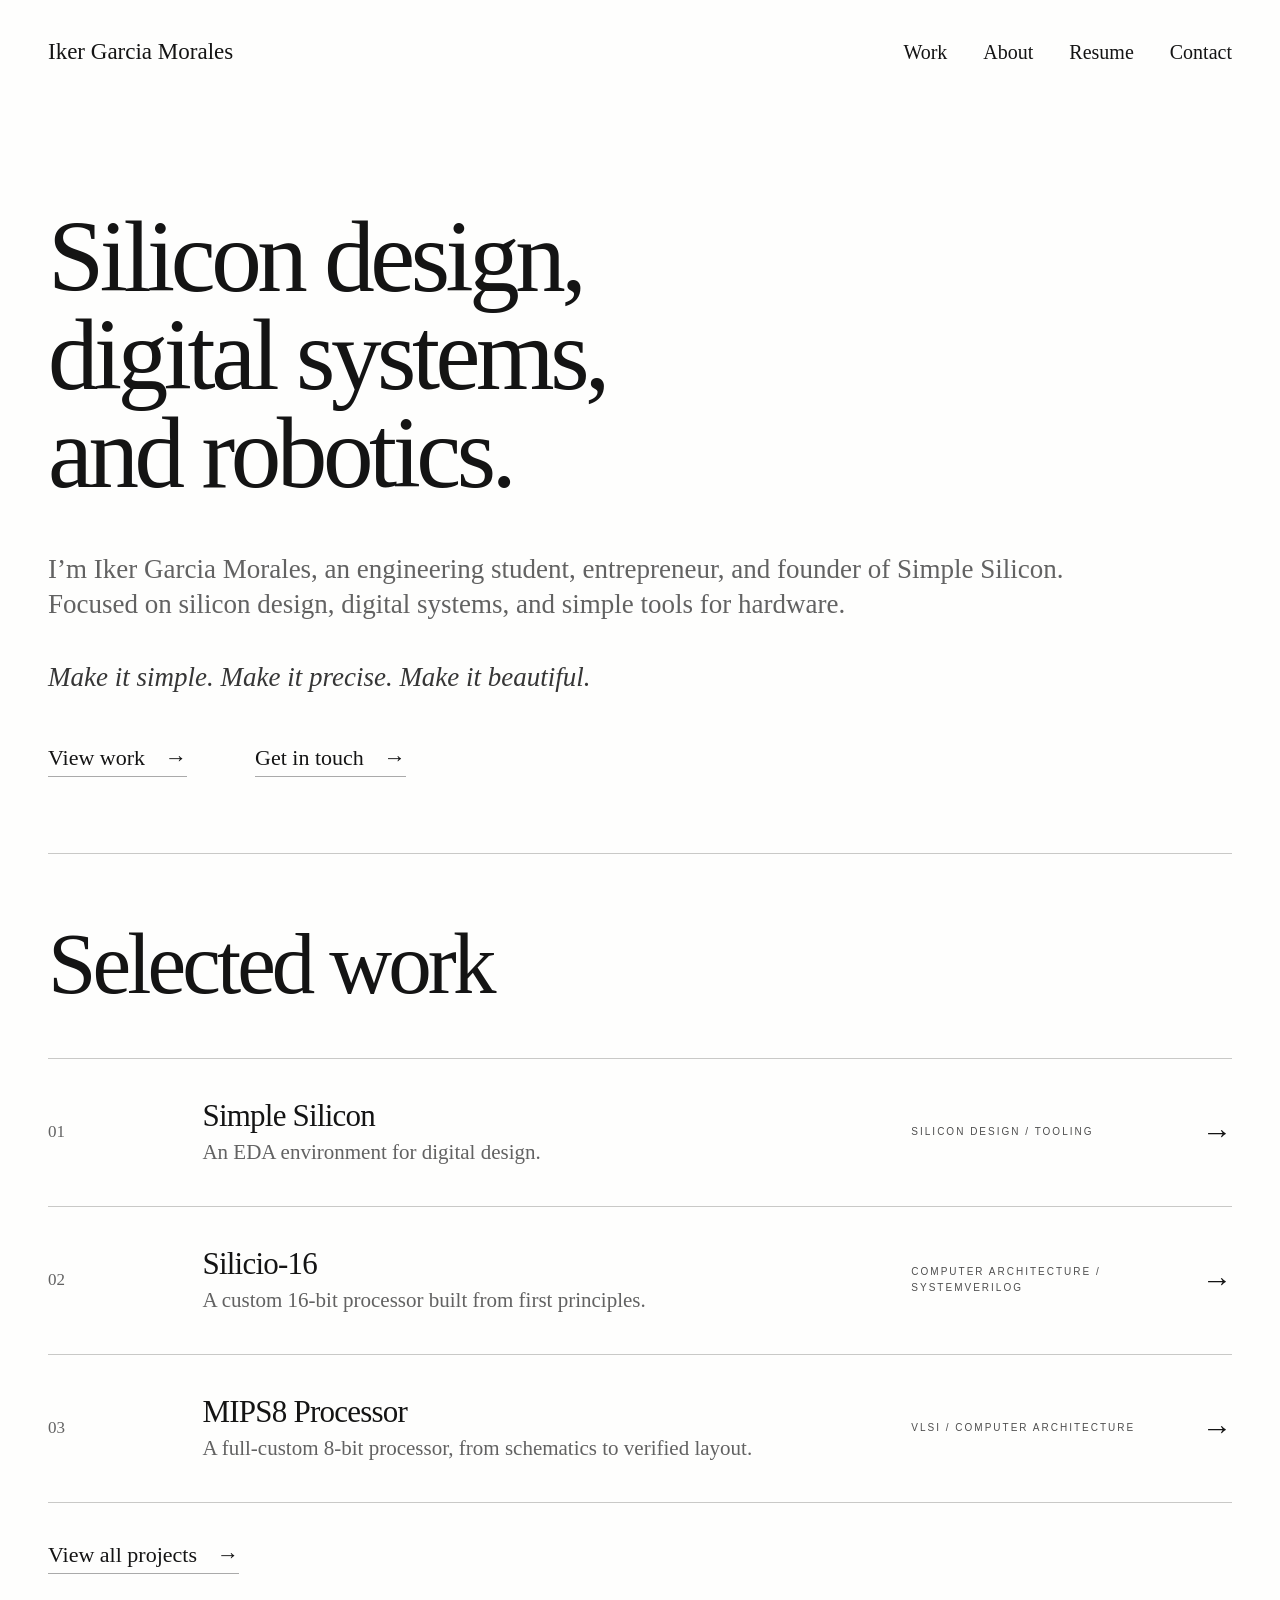
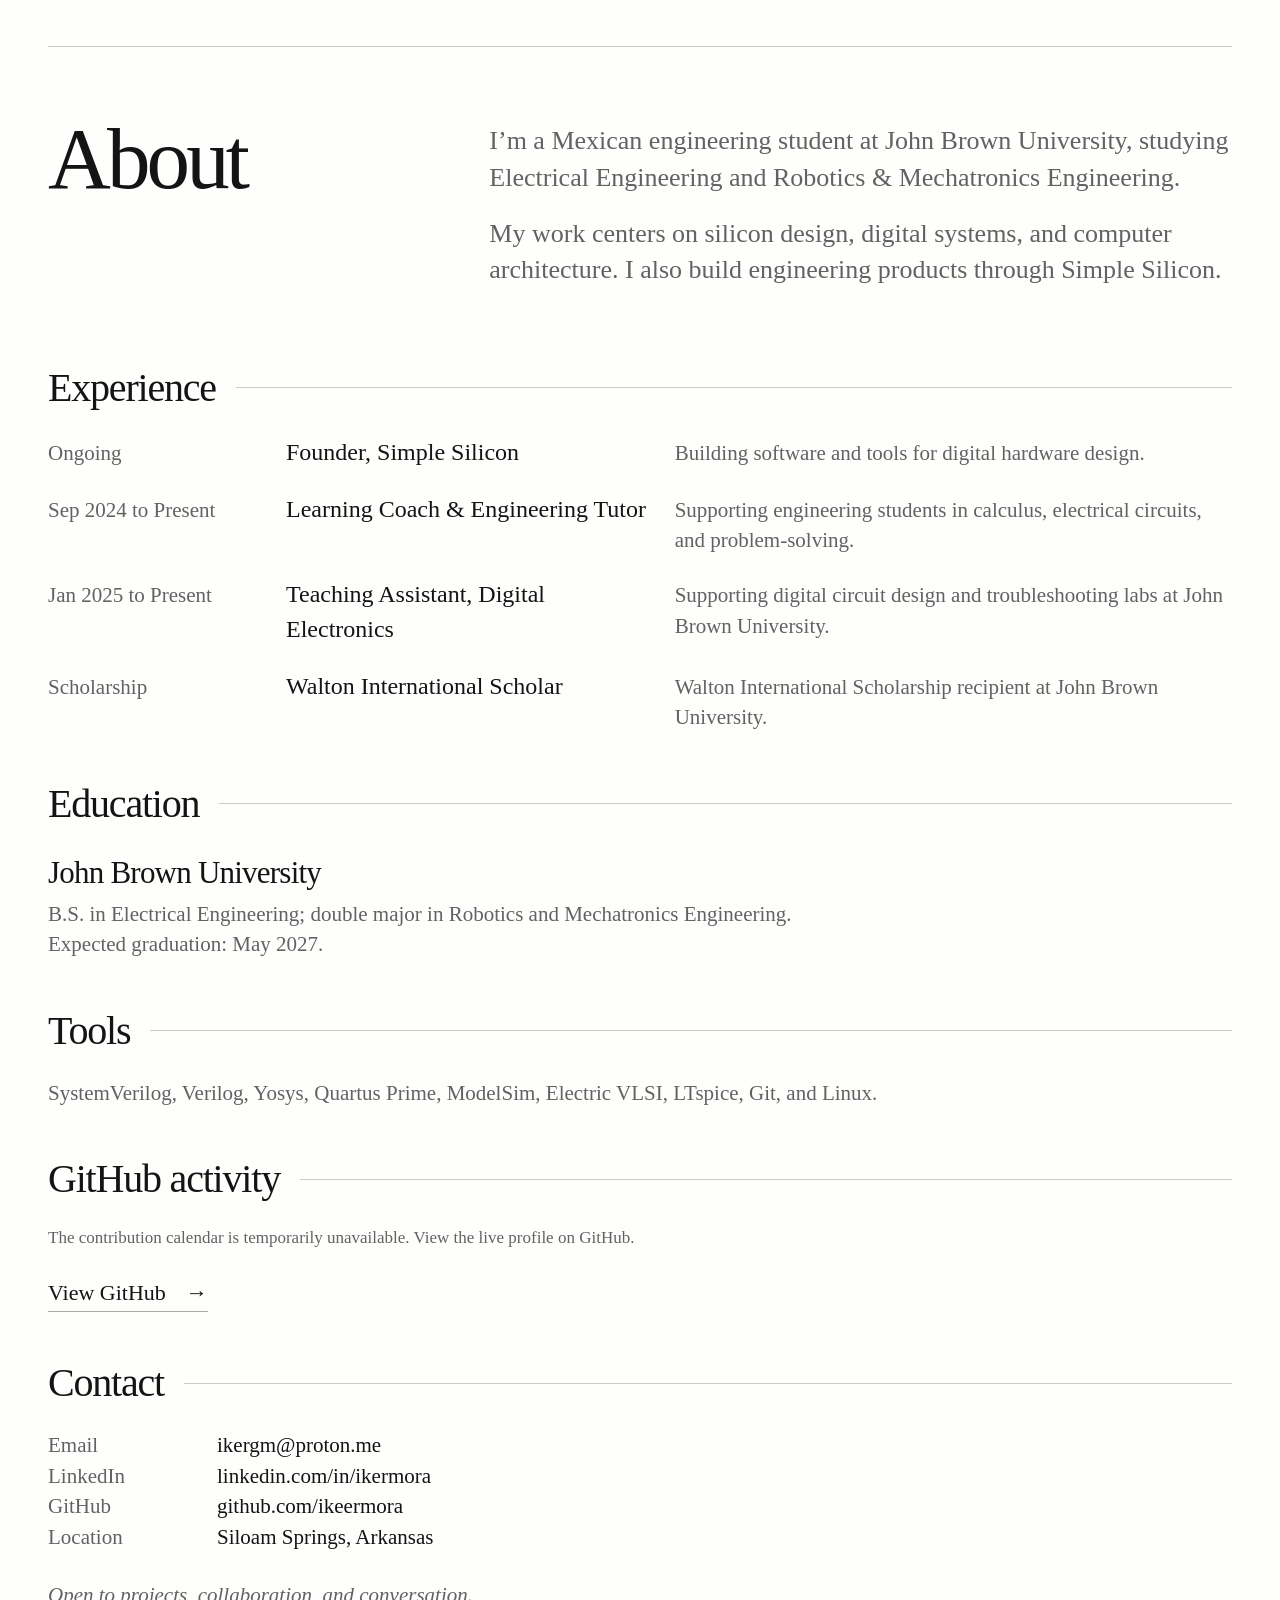
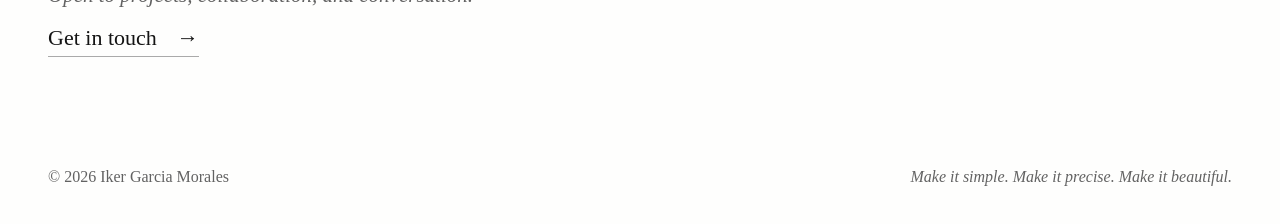
==== commit 40357ee5: "Update" ====
--- a/index.html
+++ b/index.html
@@ -25,7 +25,7 @@
 <div class="experience-row"><p class="date">Scholarship</p><h3>Walton International Scholar</h3><p>Walton International Scholarship recipient at John Brown University.</p></div></div></section>
 <section aria-labelledby="education-title" class="document-section"><h2 class="rule-heading" id="education-title">Education</h2><h3>John Brown University</h3><p>B.S. in Electrical Engineering; double major in Robotics and Mechatronics Engineering.<br/>Expected graduation: May 2027.</p></section>
 <section aria-labelledby="tools-title" class="document-section"><h2 class="rule-heading" id="tools-title">Tools</h2><p>SystemVerilog, Verilog, Yosys, Quartus Prime, ModelSim, Electric VLSI, LTspice, Git, and Linux.</p></section>
-<section aria-labelledby="github-title" class="document-section github-section"><h2 class="rule-heading" id="github-title">GitHub activity</h2><div aria-live="polite" class="github-activity" data-github-activity><p class="github-status">Loading recent public activity.</p></div><a class="text-link" href="https://github.com/ikeermora" rel="noopener noreferrer" target="_blank">View GitHub <span aria-hidden="true">→</span></a></section>
+<section aria-labelledby="github-title" class="document-section github-section"><h2 class="rule-heading" id="github-title">GitHub activity</h2><div aria-live="polite" class="github-activity" data-github-activity><p class="github-status">Loading contribution calendar.</p></div><a class="text-link" href="https://github.com/ikeermora" rel="noopener noreferrer" target="_blank">View GitHub <span aria-hidden="true">→</span></a></section>
 <section class="document-section contact-section" id="contact"><h2 class="rule-heading">Contact</h2><dl class="contact-list"><div><dt>Email</dt><dd><a href="mailto:ikergm@proton.me">ikergm@proton.me</a></dd></div><div><dt>LinkedIn</dt><dd><a href="https://www.linkedin.com/in/ikermora/" rel="noopener noreferrer" target="_blank">linkedin.com/in/ikermora</a></dd></div><div><dt>GitHub</dt><dd><a href="https://github.com/ikeermora" rel="noopener noreferrer" target="_blank">github.com/ikeermora</a></dd></div><div><dt>Location</dt><dd>Siloam Springs, Arkansas</dd></div></dl><p class="availability">Open to projects, collaboration, and conversation.</p><a class="text-link" href="mailto:ikergm@proton.me">Get in touch <span aria-hidden="true">→</span></a></section></main>
 <footer class="site-footer shell"><span>© 2026 Iker Garcia Morales</span><a href="./">Make it simple. Make it precise. Make it beautiful.</a></footer>
 <script defer="" src="script.js?v=51"></script></body></html>
--- a/styles.css
+++ b/styles.css
@@ -29,9 +29,28 @@
 .case-roadmap strong{font-size:17px}
 .case-roadmap .is-current{background:#f1f1ee;padding-inline:10px}
 .github-section>.text-link{margin-top:28px}
-.github-activity-list{border-top:1px solid var(--rule)}
-.github-activity-row{display:grid;grid-template-columns:minmax(0,1fr) auto;gap:24px;padding:18px 0;border-bottom:1px solid var(--rule)}
-.github-activity-row time,.github-status{color:var(--muted);font-size:17px}
-.github-activity-row:hover span{transform:translateX(3px)}
-.github-activity-row span{transition:transform .18s}
-@media(max-width:760px){.mips-status-grid{grid-template-columns:1fr}.mips-datapath{gap:8px}.mips-datapath .mips-stage{width:auto;max-width:100%;font-size:14px}.mips-register-grid{grid-template-columns:repeat(2,minmax(0,1fr));gap:12px}.github-activity-row{grid-template-columns:1fr;gap:3px}.github-activity-row time{font-size:15px}}
+.github-status{color:var(--muted);font-size:17px}
+.contribution-calendar{border-block:1px solid var(--rule);padding:24px 0 18px}
+.contribution-summary{display:flex;align-items:baseline;justify-content:space-between;gap:24px;margin-bottom:22px}
+.contribution-summary p{color:var(--ink);font-size:24px}
+.contribution-summary strong{font-size:31px}
+.contribution-summary>span{color:var(--muted);font-family:Arial,Helvetica,sans-serif;font-size:11px;letter-spacing:1.5px;text-transform:uppercase}
+.contribution-scroll{overflow-x:auto;padding:4px 0 12px;scrollbar-color:#aaa transparent;scrollbar-width:thin}
+.contribution-scroll:focus-visible{outline:1px solid var(--ink);outline-offset:6px}
+.contribution-layout{--calendar-cell:15px;--calendar-gap:5px;display:grid;grid-template-columns:36px max-content;grid-template-rows:22px max-content;column-gap:10px;width:max-content;min-width:100%}
+.contribution-months{display:grid;grid-column:2;grid-row:1;grid-template-columns:repeat(var(--calendar-weeks),var(--calendar-cell));gap:var(--calendar-gap);font-family:Arial,Helvetica,sans-serif;font-size:11px;color:var(--muted)}
+.contribution-months span{white-space:nowrap}
+.contribution-weekdays{display:grid;grid-column:1;grid-row:2;grid-template-rows:repeat(7,var(--calendar-cell));gap:var(--calendar-gap);font-family:Arial,Helvetica,sans-serif;font-size:10px;color:var(--muted);line-height:var(--calendar-cell)}
+.contribution-grid{display:grid;grid-auto-flow:column;grid-column:2;grid-row:2;grid-template-columns:repeat(var(--calendar-weeks),var(--calendar-cell));grid-template-rows:repeat(7,var(--calendar-cell));gap:var(--calendar-gap);width:max-content}
+.contribution-day{display:block;width:var(--calendar-cell);height:var(--calendar-cell);border:1px solid rgba(20,20,20,.035);border-radius:2px;background:#eeeeeb}
+.contribution-day[data-level="1"]{background:#d0d0cb}
+.contribution-day[data-level="2"]{background:#999994}
+.contribution-day[data-level="3"]{background:#575754}
+.contribution-day[data-level="4"]{background:#171717}
+.contribution-day:not(.is-empty){transition:transform .12s,box-shadow .12s}
+.contribution-day:not(.is-empty):hover{position:relative;z-index:1;transform:scale(1.22);box-shadow:0 0 0 2px var(--paper)}
+.contribution-day.is-empty{visibility:hidden}
+.contribution-legend{display:flex;align-items:center;justify-content:flex-end;gap:7px;margin-top:12px;color:var(--muted);font-family:Arial,Helvetica,sans-serif;font-size:11px}
+.contribution-legend .contribution-day{--calendar-cell:11px}
+@media(max-width:1100px){.contribution-layout{--calendar-cell:13px;--calendar-gap:4px}}
+@media(max-width:760px){.mips-status-grid{grid-template-columns:1fr}.mips-datapath{gap:8px}.mips-datapath .mips-stage{width:auto;max-width:100%;font-size:14px}.mips-register-grid{grid-template-columns:repeat(2,minmax(0,1fr));gap:12px}.contribution-summary{align-items:flex-start;flex-direction:column;gap:4px}.contribution-summary p{font-size:21px}.contribution-summary strong{font-size:27px}.contribution-layout{--calendar-cell:12px;--calendar-gap:4px}.contribution-scroll{margin-right:calc(var(--gutter) * -1);padding-right:var(--gutter)}}
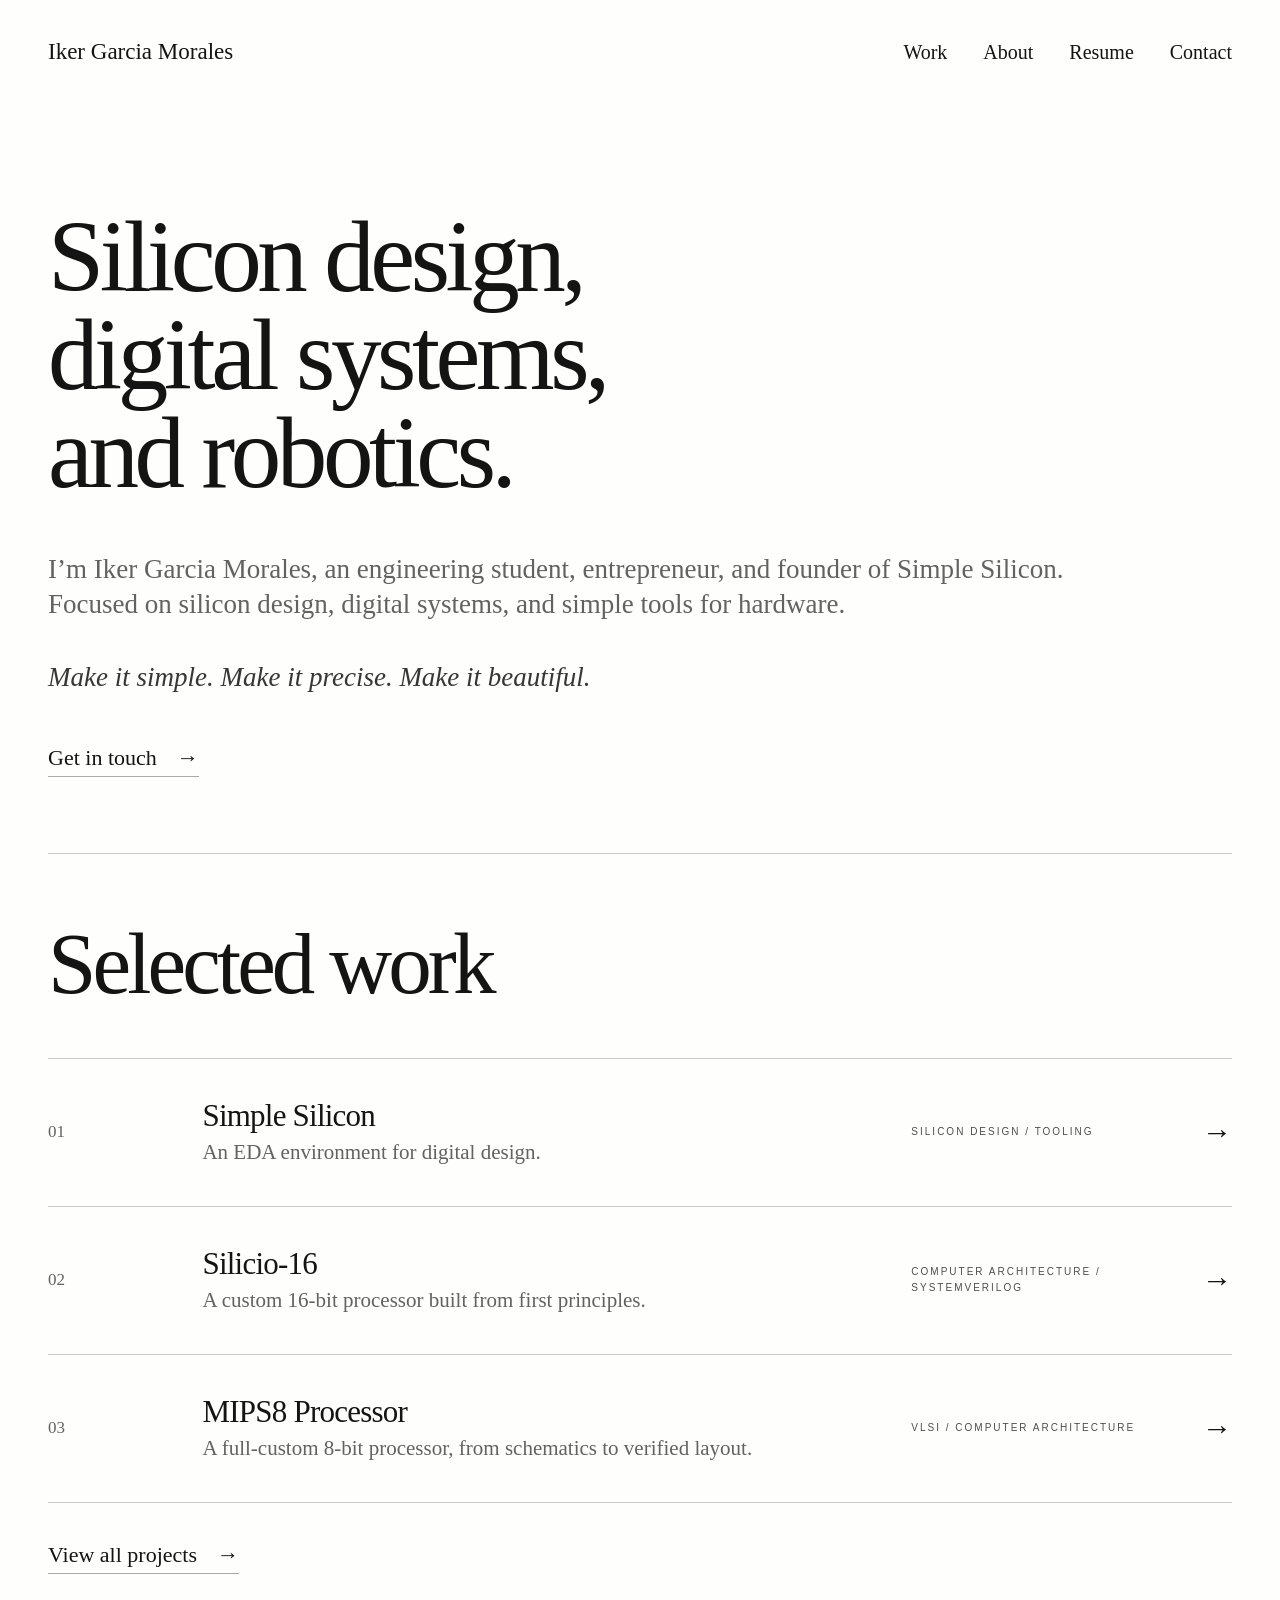
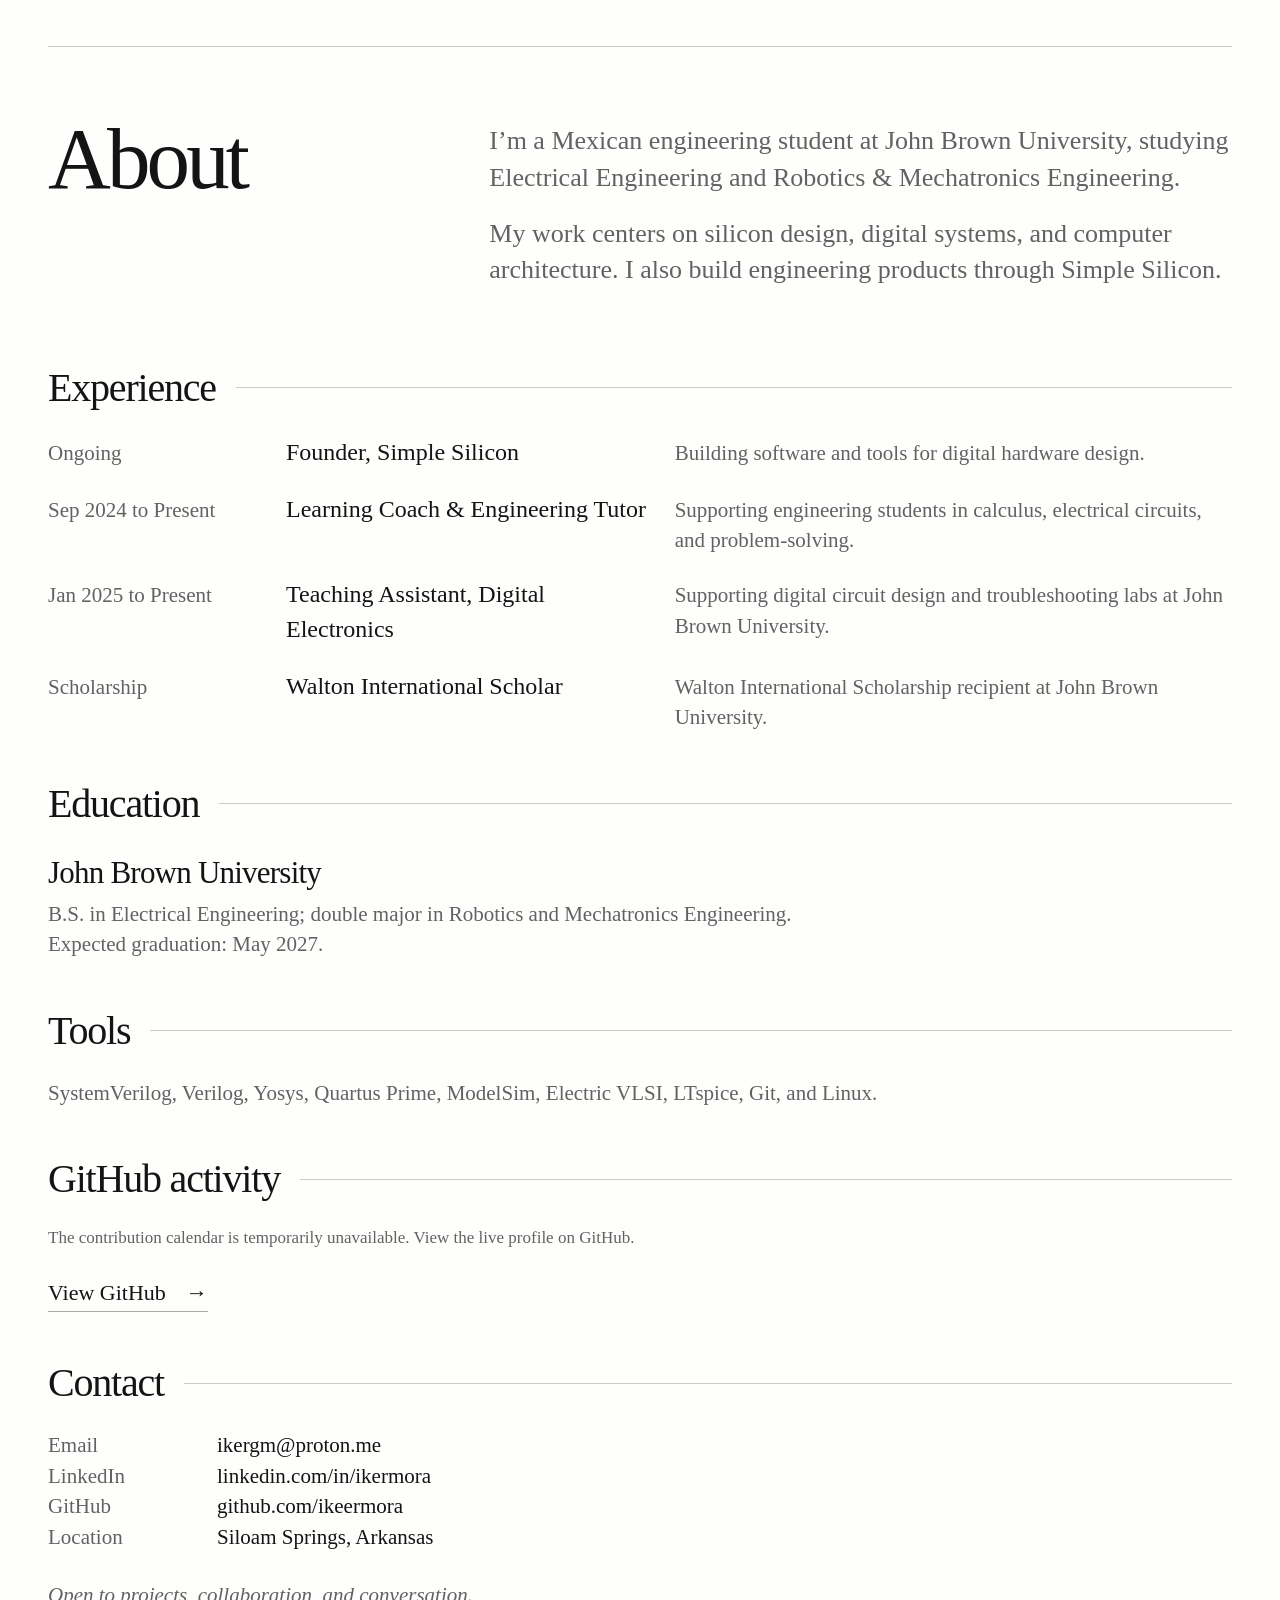
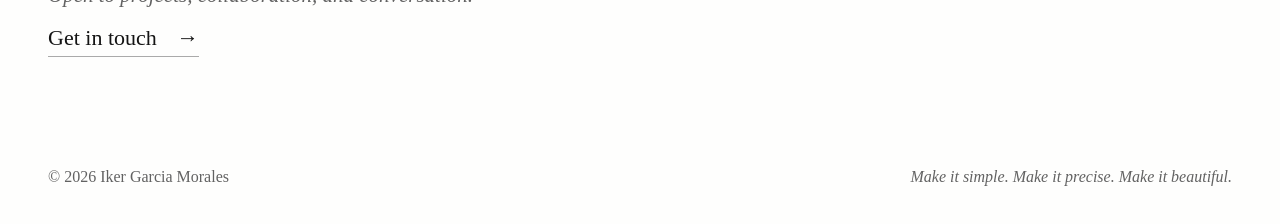
==== commit d60e5819: "Update" ====
--- a/index.html
+++ b/index.html
@@ -15,7 +15,7 @@
 </head><body>
 <a class="skip-link" href="?section=main">Skip to content</a>
 <header class="site-header shell"><a class="brand" href="./">Iker Garcia Morales</a><nav aria-label="Primary navigation"><a href="?section=work">Work</a><a href="?section=about">About</a><a aria-label="Resume (PDF, opens in a new tab)" href="files/Iker%27s%20Resume.pdf" rel="noopener" target="_blank">Resume</a><a href="?section=contact">Contact</a></nav></header>
-<main class="shell" id="main"><section aria-labelledby="hero-title" class="hero"><h1 id="hero-title">Silicon design,<br/>digital systems,<br/>and robotics.</h1><p class="hero-intro">I’m Iker Garcia Morales, an engineering student, entrepreneur, and founder of Simple Silicon.<br class="desktop-break"/> Focused on silicon design, digital systems, and simple tools for hardware.</p><p class="principle">Make it simple. Make it precise. Make it beautiful.</p><div class="hero-actions"><a class="text-link" href="?section=work">View work <span aria-hidden="true">→</span></a><a class="text-link" href="?section=contact">Get in touch <span aria-hidden="true">→</span></a></div></section>
+<main class="shell" id="main"><section aria-labelledby="hero-title" class="hero"><h1 id="hero-title">Silicon design,<br/>digital systems,<br/>and robotics.</h1><p class="hero-intro">I’m Iker Garcia Morales, an engineering student, entrepreneur, and founder of Simple Silicon.<br class="desktop-break"/> Focused on silicon design, digital systems, and simple tools for hardware.</p><p class="principle">Make it simple. Make it precise. Make it beautiful.</p><div class="hero-actions"><a class="text-link" href="?section=contact">Get in touch <span aria-hidden="true">→</span></a></div></section>
 <section class="work-section" id="work"><h2 class="display-heading">Selected work</h2><div class="project-index"><a class="project-row" href="https://simplesilicon.app" rel="noopener noreferrer" target="_blank"><span class="project-number">01</span><div class="project-label"><h3>Simple Silicon</h3><p>An EDA environment for digital design.</p></div><span class="project-meta">Silicon design / Tooling</span><span aria-hidden="true" class="row-arrow">→</span></a><a class="project-row" href="projects/silicio-16.html"><span class="project-number">02</span><div class="project-label"><h3>Silicio-16</h3><p>A custom 16-bit processor built from first principles.</p></div><span class="project-meta">Computer architecture / SystemVerilog</span><span aria-hidden="true" class="row-arrow">→</span></a><a class="project-row" href="projects/mips8-processor.html"><span class="project-number">03</span><div class="project-label"><h3>MIPS8 Processor</h3><p>A full-custom 8-bit processor, from schematics to verified layout.</p></div><span class="project-meta">VLSI / Computer architecture</span><span aria-hidden="true" class="row-arrow">→</span></a></div><a class="text-link" href="projects/index.html">View all projects <span aria-hidden="true">→</span></a></section>
 <section class="about-section" id="about"><h2 class="display-heading">About</h2><div class="about-copy"><p>I’m a Mexican engineering student at John Brown University, studying Electrical Engineering and Robotics &amp; Mechatronics Engineering.</p><p>My work centers on silicon design, digital systems, and computer architecture. I also build engineering products through Simple Silicon.</p></div></section>
 <section aria-labelledby="experience-title" class="document-section"><h2 class="rule-heading" id="experience-title">Experience</h2><div class="experience-list">
